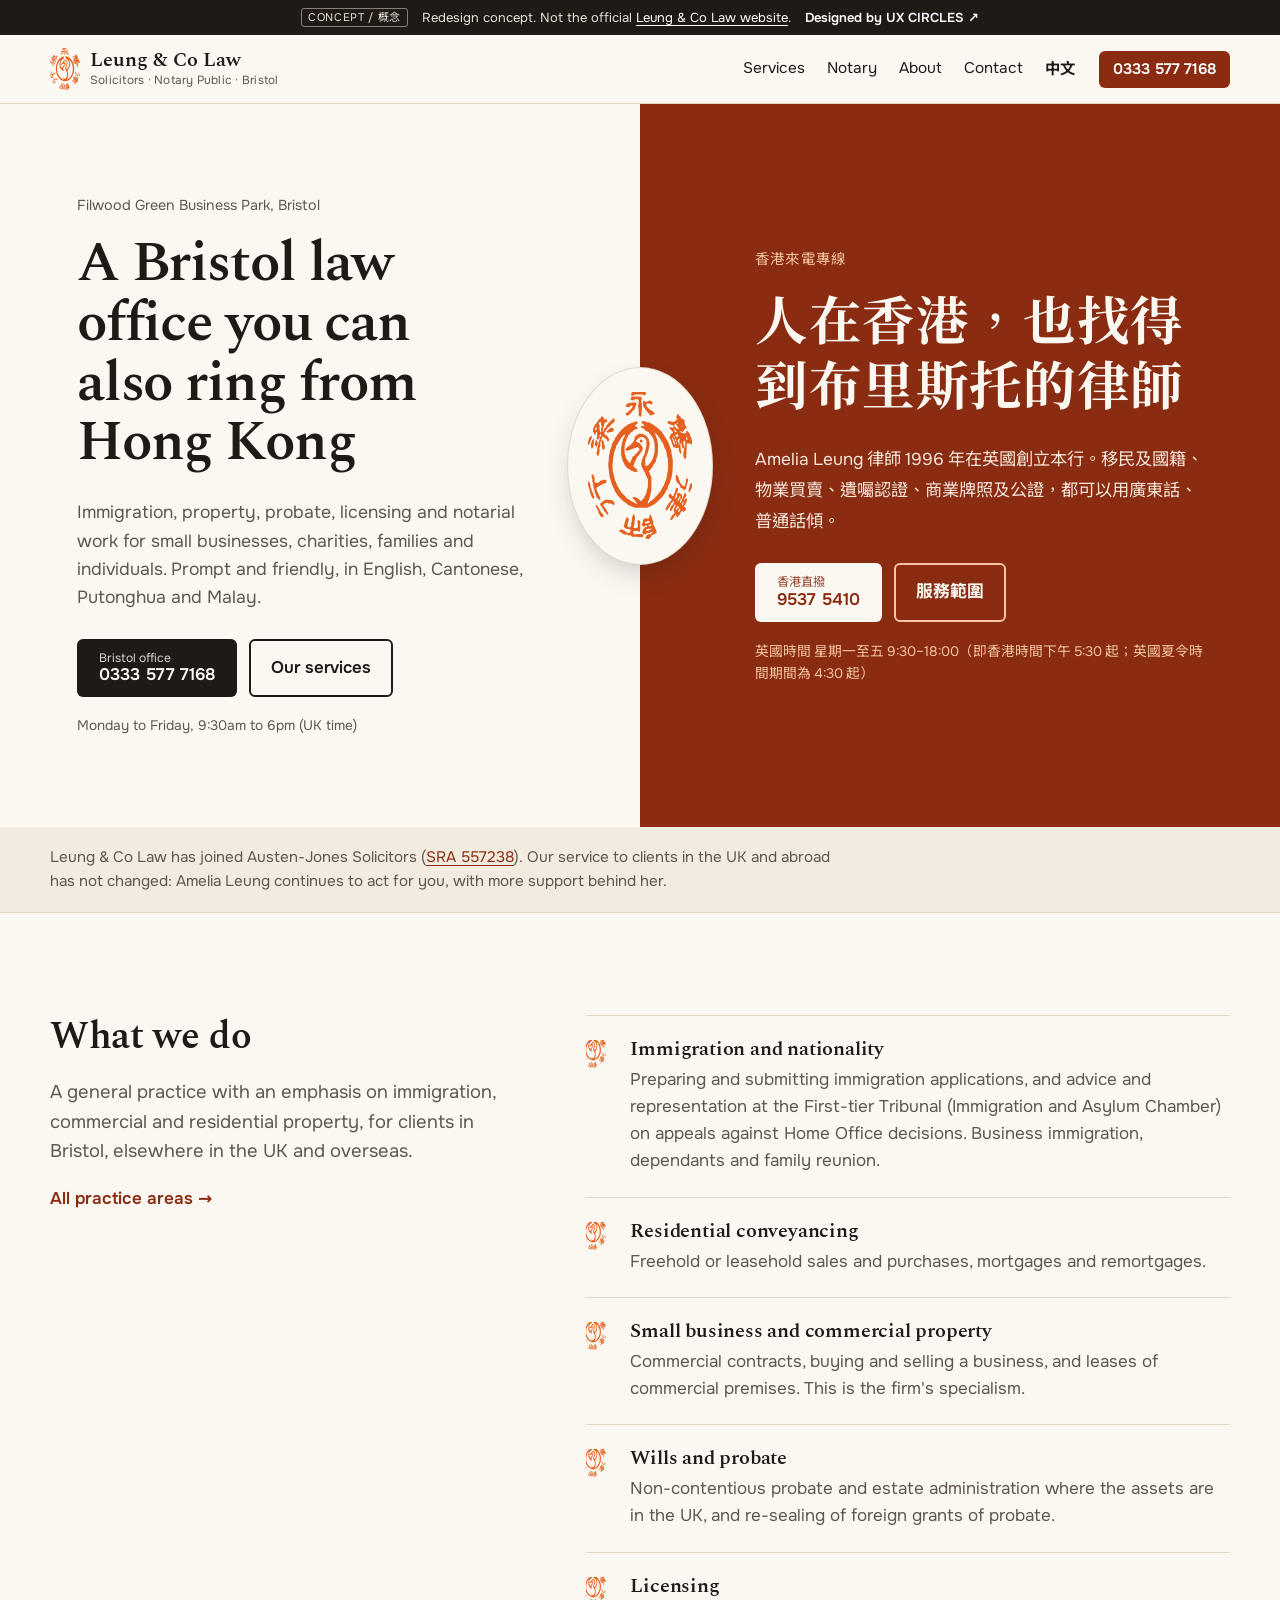
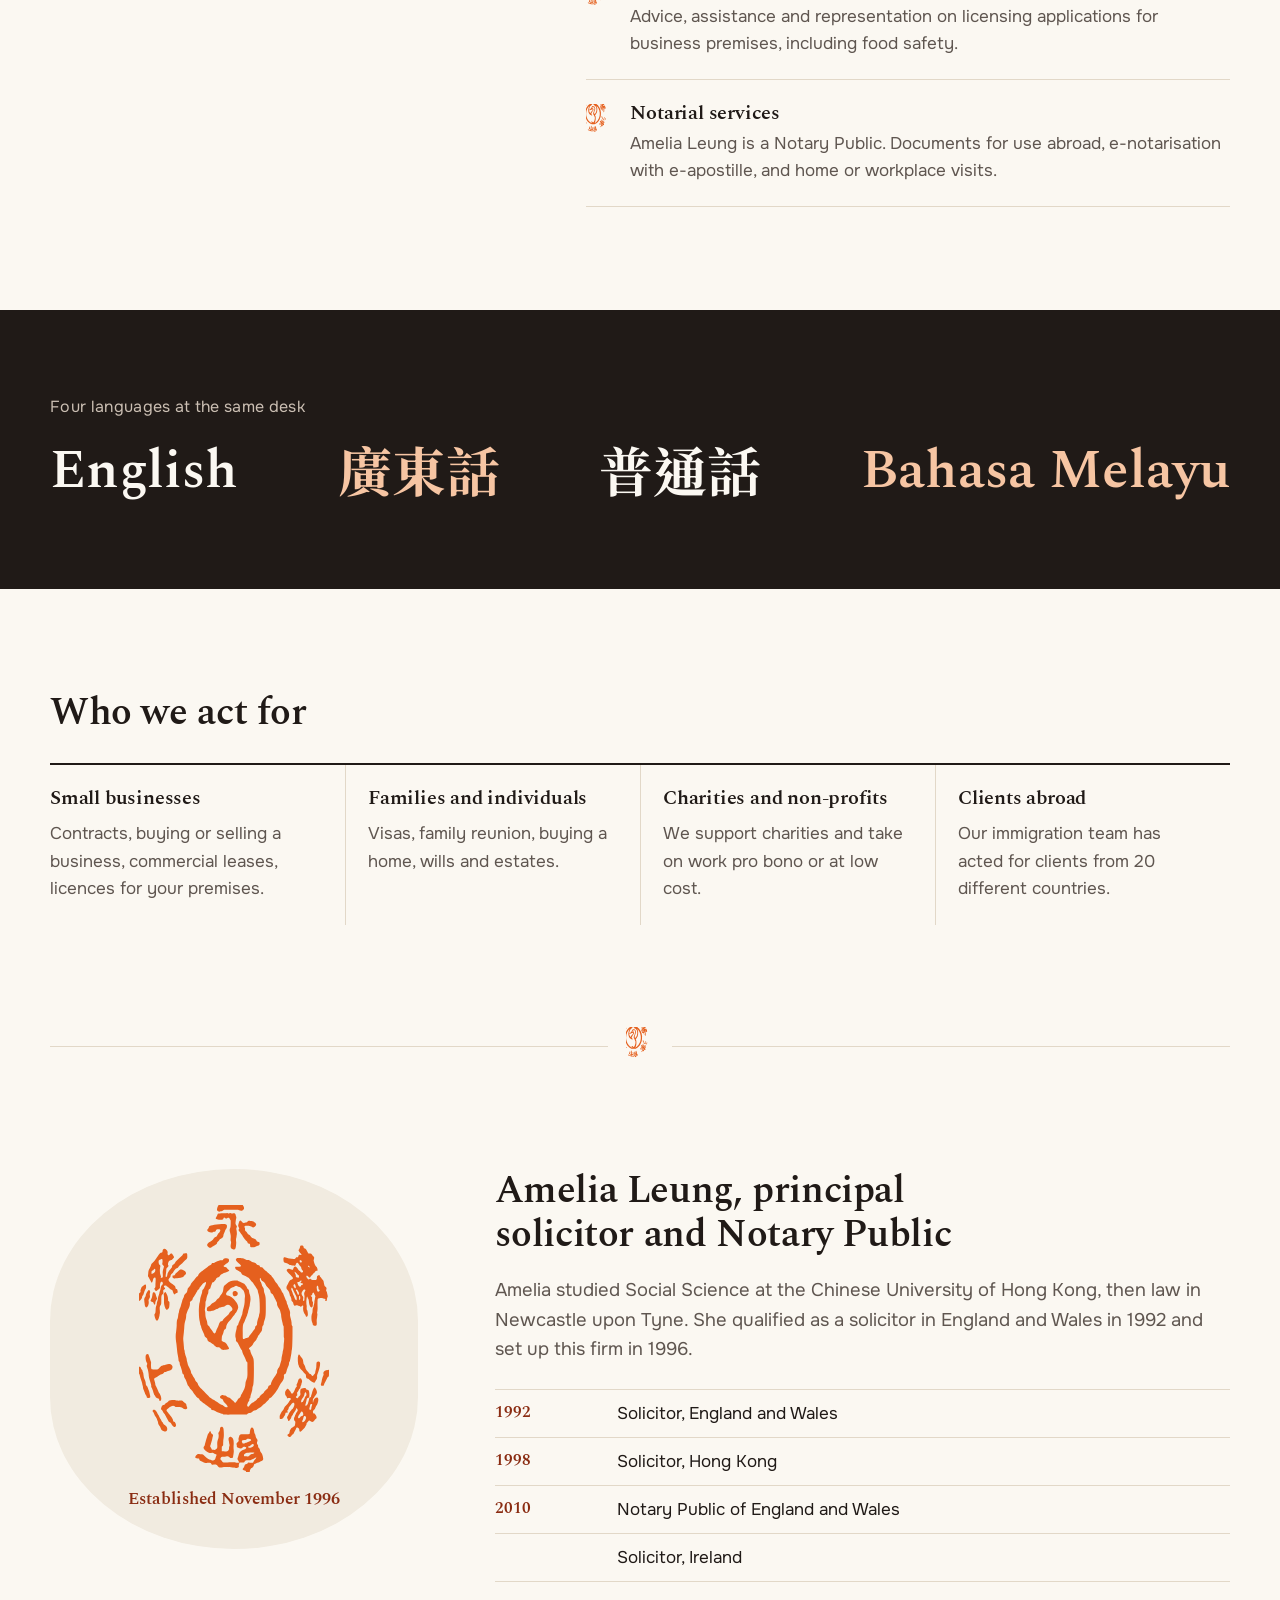
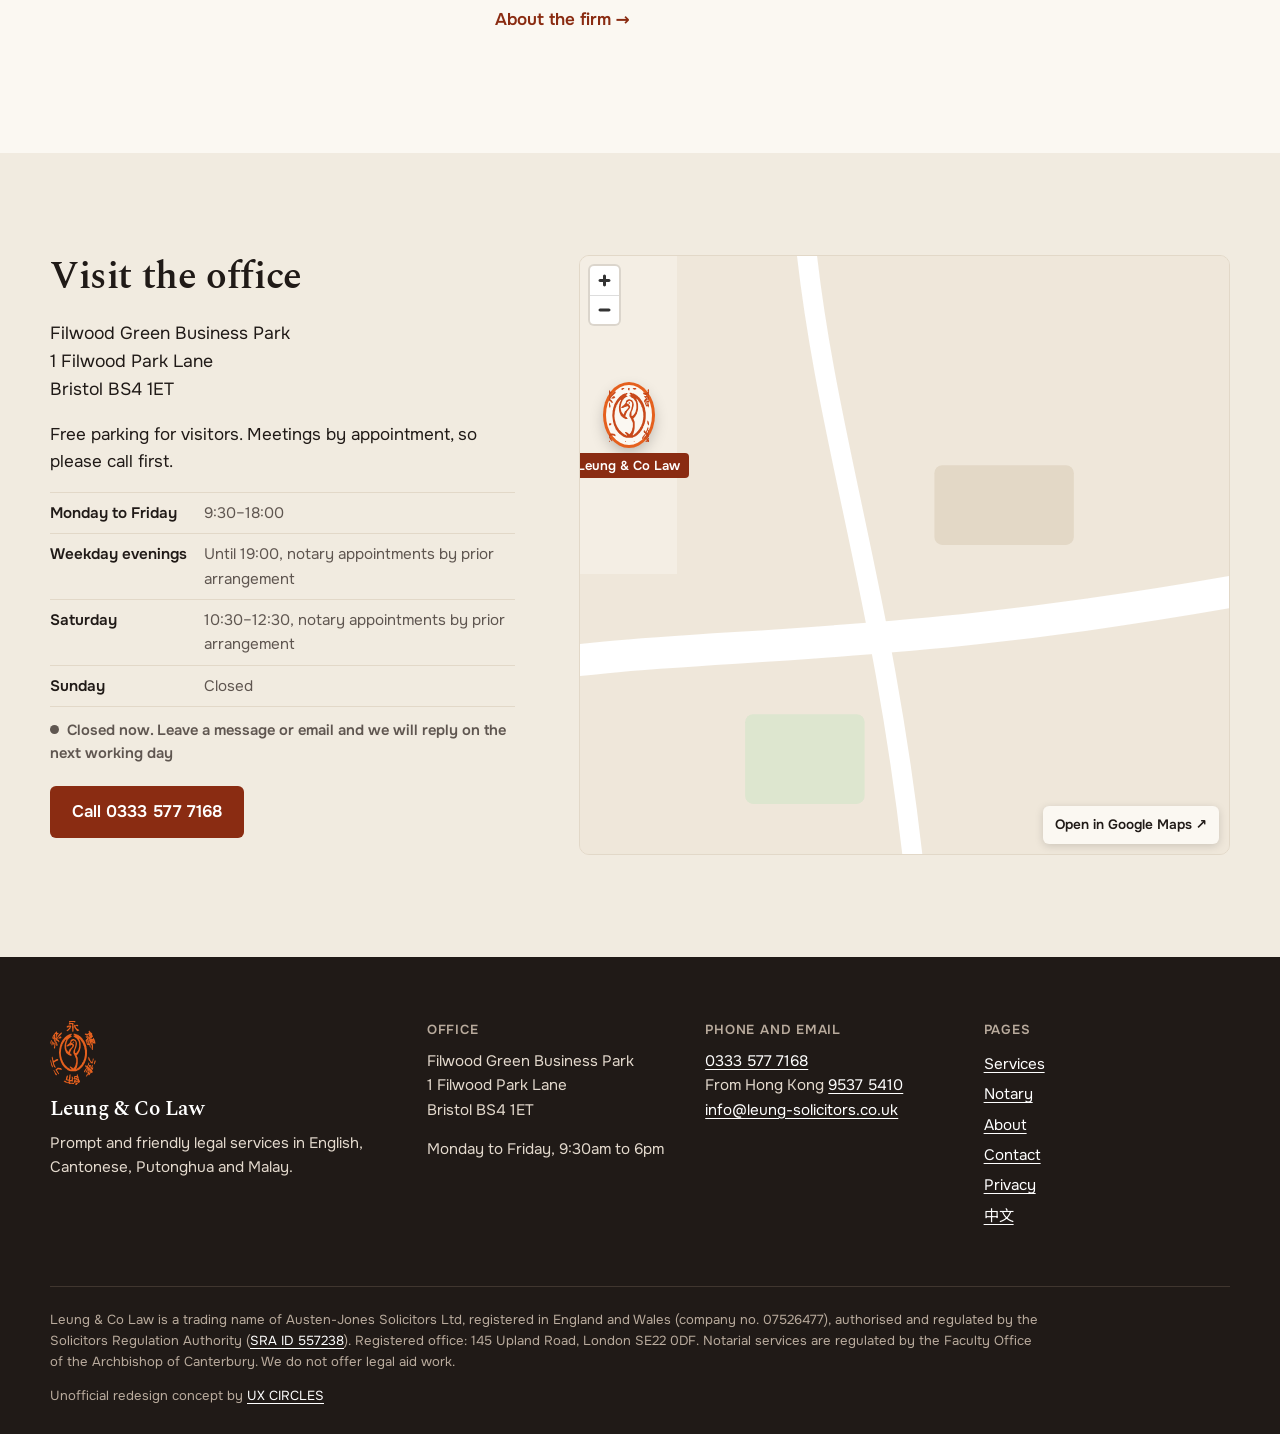
==== index.html @ e776e1bb "Leung & Co Law redesign concept: bilingual split around the phoenix seal Co-Authored-By: Claude Opus" ====
<!doctype html>
<html lang="en-GB">
<head>
<meta charset="utf-8">
<meta name="viewport" content="width=device-width, initial-scale=1">
<meta name="robots" content="noindex, nofollow">
<title>Leung &amp; Co Law, solicitors and Notary Public in Bristol</title>
<meta name="description" content="Immigration, property, probate, licensing and notarial services in Bristol, in English, Cantonese, Putonghua and Malay.">
<link rel="alternate" hreflang="en-GB" href="https://uxcircles.github.io/leung-solicitors/">
<link rel="alternate" hreflang="zh-Hant" href="https://uxcircles.github.io/leung-solicitors/zh/">
<link rel="icon" href="assets/img/favicon.svg?v=8" type="image/svg+xml">
<meta name="theme-color" content="#8a2c12">
<link rel="preload" href="assets/fonts/spectral-600.woff2" as="font" type="font/woff2" crossorigin><link rel="preload" href="assets/fonts/onest.woff2" as="font" type="font/woff2" crossorigin>
<link rel="stylesheet" href="assets/site.css?v=8">
</head>
<body class="lang-en page-index">
<a class="skip" href="#main">Skip to content</a>
<div class="concept">
  <span class="concept-tag">Concept / 概念</span>
  <span>Redesign concept. Not the official <a href="http://leung-solicitors.co.uk/">Leung &amp; Co Law website</a>.</span>
  <a class="concept-by" href="https://ux-circles.com/professionals">Designed by UX CIRCLES ↗</a>
</div>
<header class="site-head">
  <div class="wrap head-row">
    <a class="brand" href="./"><svg class="brand-seal" viewBox="0 0 126 177" aria-hidden="true"><use href="assets/img/seal.svg?v=8#s"/></svg><span class="brand-name">Leung &amp; Co Law<small>Solicitors · Notary Public · Bristol</small></span></a>
    <nav class="nav" id="nav" aria-label="Main">
      <a href="services.html">Services</a><a href="notary.html">Notary</a><a href="about.html">About</a><a href="contact.html">Contact</a>
      <a class="lang-switch" href="zh/" lang="zh-Hant">中文</a>
    </nav>
    <a class="head-call" href="tel:+443335777168">0333 577 7168</a>
    <button class="menu-btn" aria-expanded="false" aria-controls="nav"><span></span><span class="sr">Menu</span></button>
  </div>
</header>
<main id="main">
<div class="hero">
  <div class="hero-grid"><section class="half half-en" lang="en">
    <p class="half-place">Filwood Green Business Park, Bristol</p>
    <h1 class="hero-title">A Bristol law office you can also ring from Hong Kong</h1>
    <p class="hero-sub">Immigration, property, probate, licensing and notarial work for small businesses, charities, families and individuals. Prompt and friendly, in English, Cantonese, Putonghua and Malay.</p>
    <div class="hero-act">
      <a class="btn btn-ink" href="tel:+443335777168"><small>Bristol office</small>0333 577 7168</a>
      <a class="btn btn-line" href="services.html">Our services</a>
    </div>
    <p class="hero-meta">Monday to Friday, 9:30am to 6pm (UK time)</p>
  </section><section class="half half-zh" lang="zh-Hant-HK">
    <p class="half-place">香港來電專線</p>
    <p class="hero-title">人在香港，也找得到布里斯托的律師</p>
    <p class="hero-sub">Amelia Leung 律師 1996 年在英國創立本行。移民及國籍、物業買賣、遺囑認證、商業牌照及公證，都可以用廣東話、普通話傾。</p>
    <div class="hero-act">
      <a class="btn btn-paper" href="tel:+85295375410"><small>香港直撥</small>9537 5410</a>
      <a class="btn btn-line-light" href="zh/services.html">服務範圍</a>
    </div>
    <p class="hero-meta">英國時間 星期一至五 9:30–18:00（即香港時間下午 5:30 起；英國夏令時間期間為 4:30 起）</p>
  </section></div>
  <div class="hero-seam" aria-hidden="true"><span class="seam-disc"><svg class="seam-seal" viewBox="0 0 126 177" aria-hidden="true"><use href="assets/img/seal.svg?v=8#s"/></svg></span></div>
</div>

<section class="reg-strip">
  <div class="wrap">
    <p>Leung &amp; Co Law has joined Austen-Jones Solicitors (<a href="https://www.sra.org.uk/consumers/register/organisation/?sraNumber=557238">SRA 557238</a>). Our service to clients in the UK and abroad has not changed: Amelia Leung continues to act for you, with more support behind her.</p>
  </div>
</section>

<section class="sec">
  <div class="wrap two">
    <div class="two-head">
      <h2>What we do</h2>
      <p class="lede">A general practice with an emphasis on immigration, commercial and residential property, for clients in Bristol, elsewhere in the UK and overseas.</p>
      <p><a class="more" href="services.html">All practice areas →</a></p>
    </div>
    <ul class="svc-list"><li class="svc">
      <svg class="svc-bird" viewBox="20 27 86 120" aria-hidden="true"><use href="assets/img/seal.svg?v=8#s"/></svg>
      <div><h3><a href="services.html#immigration">Immigration and nationality</a></h3><p>Preparing and submitting immigration applications, and advice and representation at the First-tier Tribunal (Immigration and Asylum Chamber) on appeals against Home Office decisions. Business immigration, dependants and family reunion.</p></div>
    </li><li class="svc">
      <svg class="svc-bird" viewBox="20 27 86 120" aria-hidden="true"><use href="assets/img/seal.svg?v=8#s"/></svg>
      <div><h3><a href="services.html#conveyancing">Residential conveyancing</a></h3><p>Freehold or leasehold sales and purchases, mortgages and remortgages.</p></div>
    </li><li class="svc">
      <svg class="svc-bird" viewBox="20 27 86 120" aria-hidden="true"><use href="assets/img/seal.svg?v=8#s"/></svg>
      <div><h3><a href="services.html#business">Small business and commercial property</a></h3><p>Commercial contracts, buying and selling a business, and leases of commercial premises. This is the firm's specialism.</p></div>
    </li><li class="svc">
      <svg class="svc-bird" viewBox="20 27 86 120" aria-hidden="true"><use href="assets/img/seal.svg?v=8#s"/></svg>
      <div><h3><a href="services.html#probate">Wills and probate</a></h3><p>Non-contentious probate and estate administration where the assets are in the UK, and re-sealing of foreign grants of probate.</p></div>
    </li><li class="svc">
      <svg class="svc-bird" viewBox="20 27 86 120" aria-hidden="true"><use href="assets/img/seal.svg?v=8#s"/></svg>
      <div><h3><a href="services.html#licensing">Licensing</a></h3><p>Advice, assistance and representation on licensing applications for business premises, including food safety.</p></div>
    </li><li class="svc">
      <svg class="svc-bird" viewBox="20 27 86 120" aria-hidden="true"><use href="assets/img/seal.svg?v=8#s"/></svg>
      <div><h3><a href="notary.html">Notarial services</a></h3><p>Amelia Leung is a Notary Public. Documents for use abroad, e-notarisation with e-apostille, and home or workplace visits.</p></div>
    </li></ul>
  </div>
</section>

<section class="langs" aria-labelledby="langs-h">
  <div class="wrap">
    <h2 id="langs-h" class="langs-h">Four languages at the same desk</h2>
    <ul class="lang-row">
      <li lang="en">English</li>
      <li lang="zh-Hant-HK">廣東話</li>
      <li lang="zh-Hant">普通話</li>
      <li lang="ms">Bahasa Melayu</li>
    </ul>
  </div>
</section>

<section class="sec">
  <div class="wrap who">
    <h2>Who we act for</h2>
    <div class="who-grid">
      <div><h3>Small businesses</h3><p>Contracts, buying or selling a business, commercial leases, licences for your premises.</p></div>
      <div><h3>Families and individuals</h3><p>Visas, family reunion, buying a home, wills and estates.</p></div>
      <div><h3>Charities and non-profits</h3><p>We support charities and take on work pro bono or at low cost.</p></div>
      <div><h3>Clients abroad</h3><p>Our immigration team has acted for clients from 20 different countries.</p></div>
    </div>
  </div>
</section>

<div class="divider" aria-hidden="true"><span></span><svg class="bird" viewBox="20 27 86 120" aria-hidden="true"><use href="assets/img/seal.svg?v=8#s"/></svg><span></span></div>

<section class="sec">
  <div class="wrap principal">
    <div class="principal-mark"><svg class="principal-seal" viewBox="0 0 126 177" aria-hidden="true"><use href="assets/img/seal.svg?v=8#s"/></svg><p>Established November 1996</p></div>
    <div>
      <h2>Amelia Leung, principal solicitor and Notary Public</h2>
      <p class="lede">Amelia studied Social Science at the Chinese University of Hong Kong, then law in Newcastle upon Tyne. She qualified as a solicitor in England and Wales in 1992 and set up this firm in 1996.</p>
      <ol class="roll">
        <li><span>1992</span>Solicitor, England and Wales</li>
        <li><span>1998</span>Solicitor, Hong Kong</li>
        <li><span>2010</span>Notary Public of England and Wales</li>
        <li><span>&nbsp;</span>Solicitor, Ireland</li>
      </ol>
      <p><a class="more" href="about.html">About the firm →</a></p>
    </div>
  </div>
</section>

<section class="sec visit">
  <div class="wrap visit-grid">
    <div>
      <h2>Visit the office</h2>
      <address>Filwood Green Business Park<br>1 Filwood Park Lane<br>Bristol BS4 1ET</address>
      <p>Free parking for visitors. Meetings by appointment, so please call first.</p>
      <dl class="hours">
  <div><dt>Monday to Friday</dt><dd>9:30–18:00</dd></div>
  <div><dt>Weekday evenings</dt><dd>Until 19:00, notary appointments by prior arrangement</dd></div>
  <div><dt>Saturday</dt><dd>10:30–12:30, notary appointments by prior arrangement</dd></div>
  <div><dt>Sunday</dt><dd>Closed</dd></div>
</dl>
<p class="open-now" data-open-now hidden></p>
      <p class="visit-call"><a class="btn btn-seal" href="tel:+443335777168">Call 0333 577 7168</a></p>
    </div>
    <div class="map" data-map>
  <div class="map-sketch" aria-hidden="true">
    <svg viewBox="0 0 400 300" preserveAspectRatio="xMidYMid slice"><rect width="400" height="300" fill="#efe7da"/>
    <path d="M-10 210 C 90 190 180 205 410 160" stroke="#fff" stroke-width="16" fill="none"/>
    <path d="M150 -10 C 160 90 190 170 205 310" stroke="#fff" stroke-width="10" fill="none"/>
    <rect x="215" y="105" width="70" height="40" rx="4" fill="#e3d8c6"/><rect x="120" y="230" width="60" height="45" rx="4" fill="#dde6cf"/></svg>
  </div>
  <script type="application/json" id="map-data">{"home": [-2.58515, 51.42003], "mark": "assets/img/favicon.svg?v=8", "label": "Leung &amp; Co Law", "routes": []}</script>
  <a class="map-open" href="https://www.google.com/maps/search/?api=1&query=Filwood+Green+Business+Park+1+Filwood+Park+Lane+Bristol+BS4+1ET">Open in Google Maps ↗</a>
  <span class="sr">Filwood Green Business Park, 1 Filwood Park Lane, Bristol BS4 1ET</span>
</div>
  </div>
</section>
</main>
<footer class="site-foot">
  <div class="wrap foot-grid">
    <div class="foot-brand">
      <svg class="foot-seal" viewBox="0 0 126 177" aria-hidden="true"><use href="assets/img/seal.svg?v=8#s"/></svg>
      <p class="foot-name">Leung &amp; Co Law</p>
      <p>Prompt and friendly legal services in English, Cantonese, Putonghua and Malay.</p>
    </div>
    <div>
      <h2 class="foot-h">Office</h2>
      <p>Filwood Green Business Park<br>1 Filwood Park Lane<br>Bristol BS4 1ET</p>
      <p>Monday to Friday, 9:30am to 6pm</p>
    </div>
    <div>
      <h2 class="foot-h">Phone and email</h2>
      <p><a href="tel:+443335777168">0333 577 7168</a><br>
      From Hong Kong <a href="tel:+85295375410">9537 5410</a><br>
      <a href="mailto:info@leung-solicitors.co.uk">info@leung-solicitors.co.uk</a></p>
    </div>
    <div>
      <h2 class="foot-h">Pages</h2>
      <p class="foot-links"><a href="services.html">Services</a><a href="notary.html">Notary</a><a href="about.html">About</a><a href="contact.html">Contact</a><a href="privacy.html">Privacy</a><a href="zh/" lang="zh-Hant">中文</a></p>
    </div>
  </div>
  <div class="wrap foot-legal">
    <p>Leung &amp; Co Law is a trading name of Austen-Jones Solicitors Ltd, registered in England and Wales (company no. 07526477), authorised and regulated by the Solicitors Regulation Authority (<a href="https://www.sra.org.uk/consumers/register/organisation/?sraNumber=557238">SRA ID 557238</a>). Registered office: 145 Upland Road, London SE22 0DF. Notarial services are regulated by the Faculty Office of the Archbishop of Canterbury. We do not offer legal aid work.</p>
    <p class="foot-concept">Unofficial redesign concept by <a href="https://ux-circles.com/professionals">UX CIRCLES</a></p>
  </div>
</footer>
<nav class="mbar" aria-label="Quick actions">
  <a href="tel:+443335777168"><span class="mb-k">Call</span><span class="mb-v">Bristol</span></a>
  <a href="tel:+85295375410"><span class="mb-k">From HK</span><span class="mb-v">9537 5410</span></a>
  <a href="contact.html#enquiry"><span class="mb-k">Enquire</span><span class="mb-v">Email us</span></a>
</nav>
<script src="assets/site.js?v=8" defer></script>
</body>
</html>
---- assets/site.css ----
/* Leung & Co Law concept. Signature: the vermilion oval phoenix seal from the firm's logo.
   Colours come from that seal: vermilion (decoration only), seal red (text/large areas), ink on paper. */

@font-face { font-family: "Spectral"; src: url(fonts/spectral-400.woff2) format("woff2"); font-weight: 400; font-display: swap; }
@font-face { font-family: "Spectral"; src: url(fonts/spectral-600.woff2) format("woff2"); font-weight: 600; font-display: swap; }
@font-face { font-family: "Onest"; src: url(fonts/onest.woff2) format("woff2"); font-weight: 300 700; font-display: swap; }
@font-face { font-family: "Chiron Sung HK"; src: url(fonts/chiron-sung-hk-700.woff2) format("woff2"); font-weight: 700; font-display: swap; }
@font-face { font-family: "Chiron Hei HK"; src: url(fonts/chiron-hei-hk-400.woff2) format("woff2"); font-weight: 400; font-display: swap; }
@font-face { font-family: "Chiron Hei HK"; src: url(fonts/chiron-hei-hk-700.woff2) format("woff2"); font-weight: 700; font-display: swap; }

:root {
  --paper: #fbf8f2;
  --paper-2: #f1ebe0;
  --line: #e2d8c8;
  --ink: #201a17;
  --muted: #5f5650;
  --seal: #8a2c12;       /* deep seal red: 8:1 on paper */
  --seal-2: #6f220d;
  --vermilion: #e5601e;  /* the logo's ink: graphics only */
  --peach: #f6c5a3;      /* text on seal red: 5:1 */
  --serif: "Spectral", "Chiron Sung HK", Georgia, serif;
  --sans: "Onest", "Chiron Hei HK", system-ui, sans-serif;
  --zh-serif: "Chiron Sung HK", "Spectral", serif;
  --zh-sans: "Chiron Hei HK", "Onest", sans-serif;
  --head-h: 68px;
  --r: 6px;
}

*, *::before, *::after { box-sizing: border-box; }
html, body { overflow-x: clip; }
html { scroll-behavior: smooth; scroll-padding-top: calc(var(--head-h) + 16px); -webkit-text-size-adjust: 100%; }
body { margin: 0; background: var(--paper); color: var(--ink); font: 400 17px/1.6 var(--sans); }
.lang-zh { font-family: var(--zh-sans); }
[lang|="zh"] { font-family: var(--zh-sans); }
[lang="en"], [lang="ms"] { font-family: var(--sans); }
img, svg { display: block; max-width: 100%; }
a { color: var(--seal); text-underline-offset: 3px; text-decoration-thickness: 1px; }
a:hover { text-decoration-thickness: 2px; }
:focus-visible { outline: 3px solid var(--vermilion); outline-offset: 2px; border-radius: 2px; }
h1, h2, h3 { font-family: var(--serif); font-weight: 600; line-height: 1.15; margin: 0 0 .5em; letter-spacing: -.01em; text-wrap: balance; }
.lang-zh h1, .lang-zh h2, .lang-zh h3, [lang|="zh"] .hero-title { font-family: var(--zh-serif); font-weight: 700; letter-spacing: .02em; line-height: 1.3; }
h2 { font-size: clamp(1.7rem, 3.2vw, 2.4rem); }
h3 { font-size: 1.25rem; }
p { margin: 0 0 1em; }
.wrap { width: min(1180px, 100% - 32px); margin-inline: auto; }
.sr { position: absolute; width: 1px; height: 1px; overflow: hidden; clip: rect(0 0 0 0); white-space: nowrap; }
.skip { position: absolute; left: 8px; top: -60px; z-index: 100; background: var(--ink); color: var(--paper); padding: 10px 14px; }
.skip:focus { top: 8px; }
.lede { font-size: 1.15rem; color: var(--muted); max-width: 60ch; }
.small { font-size: .88rem; color: var(--muted); }
.more { font-weight: 600; text-decoration: none; }
.more:hover { text-decoration: underline; }

/* concept bar */
.concept { display: flex; flex-wrap: wrap; gap: 4px 14px; align-items: center; justify-content: center; padding: 8px 16px; background: var(--ink); color: #e9e1d6; font: 400 13px/1.4 var(--sans); text-align: center; }
.concept a { color: #fff; }
.concept-tag { border: 1px solid #8b7f75; border-radius: 3px; padding: 1px 6px; font-size: 11px; letter-spacing: .06em; text-transform: uppercase; }
.concept-by { font-weight: 600; text-decoration: none; }

/* header */
.site-head { position: sticky; top: 0; z-index: 40; background: rgba(251, 248, 242, .96); backdrop-filter: blur(6px); border-bottom: 1px solid var(--line); }
.head-row { display: flex; align-items: center; gap: 24px; height: var(--head-h); }
.brand { display: flex; align-items: center; gap: 10px; text-decoration: none; color: var(--ink); margin-right: auto; }
.brand-seal { width: 30px; height: 42px; color: var(--vermilion); flex: none; }
.brand-name { font: 600 1.22rem/1.1 var(--serif); }
.brand-name small { display: block; font: 400 .74rem/1.3 var(--sans); color: var(--muted); letter-spacing: .02em; margin-top: 2px; }
.lang-zh .brand-name small { font-family: var(--zh-sans); }
.nav { display: flex; gap: 22px; align-items: center; }
.nav a { color: var(--ink); text-decoration: none; font-size: .96rem; padding: 6px 0; border-bottom: 2px solid transparent; }
.nav a:hover, .nav a[aria-current] { border-color: var(--vermilion); }
.lang-switch { font-weight: 600; }
.head-call { font: 600 .95rem/1 var(--sans); color: #fff; background: var(--seal); padding: 11px 14px; border-radius: var(--r); text-decoration: none; white-space: nowrap; }
.head-call:hover { background: var(--seal-2); }
.menu-btn { display: none; }

/* buttons */
.btn { display: inline-flex; flex-direction: column; justify-content: center; min-height: 52px; padding: 10px 20px; border-radius: var(--r); font: 600 1.05rem/1.2 var(--sans); text-decoration: none; border: 2px solid transparent; cursor: pointer; }
.btn small { font-weight: 400; font-size: .76rem; opacity: .85; }
.btn-ink { background: var(--ink); color: var(--paper); }
.btn-ink:hover { background: #000; }
.btn-seal { background: var(--seal); color: #fff; }
.btn-seal:hover { background: var(--seal-2); }
.btn-paper { background: var(--paper); color: var(--seal); }
.btn-paper:hover { background: #fff; }
.btn-line { border-color: var(--ink); color: var(--ink); }
.btn-line:hover { background: var(--ink); color: var(--paper); }
.btn-line-light { border-color: var(--peach); color: var(--paper); }
.btn-line-light:hover { background: var(--paper); color: var(--seal); }

/* hero: bilingual split, meeting at the seal */
.hero { position: relative; }
.hero-grid { display: grid; grid-template-columns: 1fr 1fr; min-height: min(calc(100svh - var(--head-h) - 40px), 720px); }
.half { display: flex; flex-direction: column; justify-content: center; padding: clamp(48px, 7vw, 96px) clamp(24px, 6vw, 88px); }
.half-en { background: var(--paper); }
.half-zh { background: var(--seal); color: var(--paper); }
.lang-en .half-en { padding-right: clamp(80px, 9vw, 130px); }
.lang-en .half-zh { padding-left: clamp(80px, 9vw, 130px); }
.lang-zh .half-zh { padding-right: clamp(80px, 9vw, 130px); }
.lang-zh .half-en { padding-left: clamp(80px, 9vw, 130px); }
.half-place { font-size: .9rem; color: var(--muted); margin-bottom: 1.2em; }
.half-zh .half-place { color: var(--peach); letter-spacing: .08em; }
.hero-title { font-family: var(--serif); font-weight: 600; font-size: clamp(2.2rem, 4.4vw, 3.9rem); line-height: 1.06; letter-spacing: -.02em; margin: 0 0 .45em; text-wrap: balance; }
.half-zh .hero-title { font-family: var(--zh-serif); font-weight: 700; font-size: clamp(2.1rem, 4.1vw, 3.6rem); line-height: 1.25; letter-spacing: .03em; }
.hero-sub { font-size: 1.1rem; max-width: 34em; color: var(--muted); }
.half-zh .hero-sub { color: #f6e6da; font-size: 1.08rem; line-height: 1.8; }
.hero-act { display: flex; flex-wrap: wrap; gap: 12px; margin: 10px 0 18px; }
.hero-meta { font-size: .86rem; color: var(--muted); margin: 0; }
.half-zh .hero-meta { color: var(--peach); }
.hero-seam { position: absolute; inset: 0; pointer-events: none; display: grid; place-items: center; }
.seam-disc { width: clamp(108px, 10vw, 150px); aspect-ratio: 126 / 177; background: var(--paper); border-radius: 50%; display: grid; place-items: center; box-shadow: 0 0 0 8px var(--paper), 0 0 0 9px var(--line), 0 12px 30px rgba(32, 26, 23, .25); }
.seam-seal { width: 82%; color: var(--vermilion); }

/* regulatory strip under hero */
.reg-strip { border-bottom: 1px solid var(--line); background: var(--paper-2); }
.reg-strip p { margin: 0; padding: 18px 0; font-size: .95rem; color: var(--muted); max-width: 80ch; }

/* sections */
.sec { padding: clamp(56px, 8vw, 104px) 0; }
.sec-tint { background: var(--paper-2); }
.two { display: grid; grid-template-columns: minmax(0, 5fr) minmax(0, 7fr); gap: clamp(28px, 6vw, 88px); align-items: start; }
.two-head { position: sticky; top: calc(var(--head-h) + 24px); }

.svc-list { list-style: none; margin: 0; padding: 0; border-top: 1px solid var(--line); }
.svc { display: grid; grid-template-columns: 26px 1fr; gap: 18px; padding: 22px 0; border-bottom: 1px solid var(--line); }
.svc-bird { width: 26px; height: 36px; color: var(--vermilion); margin-top: 2px; }
.svc h3 { margin-bottom: .25em; }
.svc h3 a { color: var(--ink); text-decoration: none; }
.svc h3 a:hover { color: var(--seal); text-decoration: underline; }
.svc p { margin: 0; color: var(--muted); }

/* languages band */
.langs { background: var(--ink); color: var(--paper); padding: clamp(48px, 7vw, 88px) 0; }
.langs-h { font-size: 1rem; font-family: var(--sans); font-weight: 400; color: #cbbfb3; letter-spacing: .02em; margin-bottom: 1.6em; }
.lang-zh .langs-h { font-family: var(--zh-sans); font-weight: 400; }
.lang-row { list-style: none; margin: 0; padding: 0; display: grid; grid-template-columns: repeat(4, auto); justify-content: space-between; gap: 12px 32px; }
.lang-row li { font: 600 clamp(1.8rem, 4.2vw, 3.4rem)/1.1 var(--serif); }
.lang-row li[lang|="zh"] { font-family: var(--zh-serif); font-weight: 700; }
.lang-row li:nth-child(2), .lang-row li:nth-child(4) { color: var(--peach); }

.who-grid { display: grid; grid-template-columns: repeat(4, 1fr); gap: 0; border-top: 2px solid var(--ink); margin-top: 28px; }
.who-grid > div { padding: 22px 22px 6px 0; }
.who-grid > div + div { padding-left: 22px; border-left: 1px solid var(--line); }
.who-grid p { color: var(--muted); }

.divider { display: flex; align-items: center; gap: 18px; width: min(1180px, 100% - 32px); margin: 0 auto; }
.divider span { flex: 1; height: 1px; background: var(--line); }
.divider .bird { width: 28px; height: 39px; color: var(--vermilion); }

.principal { display: grid; grid-template-columns: minmax(0, 4fr) minmax(0, 8fr); gap: clamp(28px, 6vw, 88px); align-items: start; }
.principal-mark { display: grid; justify-items: center; gap: 14px; padding: 36px 20px; background: var(--paper-2); border-radius: 50% / 40%; }
.principal-seal { width: min(190px, 60%); color: var(--vermilion); }
.principal-mark p { margin: 0; font-family: var(--serif); color: var(--seal); font-weight: 600; text-align: center; }
.lang-zh .principal-mark p { font-family: var(--zh-serif); }
.role { color: var(--muted); margin-top: -.3em; }
.roll { list-style: none; margin: 24px 0; padding: 0; border-top: 1px solid var(--line); }
.roll li { display: grid; grid-template-columns: 6.5em 1fr; gap: 12px; padding: 10px 0; border-bottom: 1px solid var(--line); }
.roll span { font: 600 1rem/1.5 var(--serif); color: var(--seal); }
.direct a { font-weight: 600; }

.visit { background: var(--paper-2); }
.visit-grid { display: grid; grid-template-columns: minmax(0, 5fr) minmax(0, 7fr); gap: clamp(28px, 5vw, 64px); align-items: stretch; }
address { font-style: normal; font-size: 1.1rem; margin-bottom: 1em; }
.hours { margin: 0 0 12px; border-top: 1px solid var(--line); }
.hours div { display: grid; grid-template-columns: 9.5em 1fr; gap: 10px; padding: 8px 0; border-bottom: 1px solid var(--line); font-size: .95rem; }
.hours dt { font-weight: 600; }
.hours dd { margin: 0; color: var(--muted); }
.open-now { font-size: .92rem; font-weight: 600; color: var(--seal); }
.open-now::before { content: ""; display: inline-block; width: 9px; height: 9px; border-radius: 50%; background: currentColor; margin-right: 8px; vertical-align: 1px; }
.visit-call { margin-top: 20px; }

/* map */
.map { position: relative; min-height: 380px; border-radius: 10px; overflow: hidden; background: #efe7da; border: 1px solid var(--line); }
.map-sketch, .map-sketch svg { position: absolute; inset: 0; width: 100%; height: 100%; }
.map .maplibregl-map.mapbox, .map .mapbox { position: absolute; inset: 0; }
.map-open { position: absolute; z-index: 3; right: 10px; bottom: 10px; background: var(--paper); color: var(--ink); font-size: .85rem; font-weight: 600; padding: 8px 12px; border-radius: var(--r); text-decoration: none; box-shadow: 0 2px 8px rgba(0, 0, 0, .15); }
.map-pin { display: flex; flex-direction: column; align-items: center; }
.map-pin .pin { width: 46px; height: 60px; background: var(--paper); border-radius: 50%; display: grid; place-items: center; box-shadow: 0 0 0 3px var(--vermilion), 0 6px 16px rgba(0, 0, 0, .3); }
.map-pin .pin img { width: 40px; height: 54px; }
.map-pin .pin-label { margin-top: 8px; background: var(--seal); color: #fff; font: 600 13px/1 var(--sans); padding: 6px 9px; border-radius: 4px; white-space: nowrap; }

/* inner pages */
.page-head { padding: clamp(48px, 8vw, 104px) 0 clamp(32px, 5vw, 56px); border-bottom: 1px solid var(--line); }
.page-head h1 { font-size: clamp(2.2rem, 5vw, 3.8rem); max-width: 20ch; }
.page-head-seal { background: var(--seal); color: var(--paper); border: 0; }
.page-head-seal .lede { color: #f6e6da; }
.ph-grid { display: grid; grid-template-columns: 1fr auto; gap: 40px; align-items: center; }
.ph-seal { width: clamp(90px, 13vw, 170px); color: var(--paper); opacity: .95; }

.areas-wrap { display: grid; grid-template-columns: 260px 1fr; gap: clamp(28px, 6vw, 80px); padding: clamp(40px, 6vw, 72px) 0 clamp(56px, 8vw, 104px); }
.toc { position: sticky; top: calc(var(--head-h) + 24px); align-self: start; }
.toc ul { list-style: none; margin: 0; padding: 0; border-left: 2px solid var(--line); }
.toc a { display: block; padding: 7px 0 7px 16px; color: var(--ink); text-decoration: none; margin-left: -2px; border-left: 2px solid transparent; }
.toc a:hover { border-color: var(--vermilion); color: var(--seal); }
.area { padding: 0 0 36px; margin-bottom: 36px; border-bottom: 1px solid var(--line); }
.area h2 { display: flex; align-items: center; gap: 14px; font-size: clamp(1.5rem, 2.6vw, 2rem); }
.area-bird { width: 24px; height: 33px; color: var(--vermilion); flex: none; }
.area ul { padding-left: 1.2em; margin: 0 0 1em; }
.area li { margin-bottom: .45em; }
.area li::marker { color: var(--vermilion); }
.note { font-weight: 600; }

.fee-row { display: grid; grid-template-columns: repeat(3, 1fr); gap: 20px; }
.fee { border: 1px solid var(--line); border-top: 4px solid var(--seal); border-radius: 0 0 var(--r) var(--r); padding: 24px; background: #fff; }
.fee-k { font-weight: 600; margin-bottom: .3em; }
.fee-v { font: 600 2rem/1.1 var(--serif); color: var(--seal); margin-bottom: .6em; }
.lang-zh .fee-v { font-family: var(--zh-serif); }
.fee p:last-child { color: var(--muted); font-size: .95rem; margin: 0; }
.prose p { max-width: 64ch; }
.prose h2 { font-size: 1.45rem; margin-top: 1.6em; }
.narrow { max-width: 760px; }
.steps { margin: 0; padding: 0; list-style: none; counter-reset: s; }
.steps li { counter-increment: s; display: grid; grid-template-columns: 44px 1fr; gap: 14px; padding: 14px 0; border-bottom: 1px solid var(--line); }
.steps li::before { content: counter(s); width: 34px; height: 44px; border-radius: 50%; border: 2px solid var(--vermilion); display: grid; place-items: center; font: 600 1rem/1 var(--serif); color: var(--seal); }
.cta-band { background: var(--seal); color: var(--paper); padding: clamp(40px, 6vw, 64px) 0; }
.cta-row { display: flex; flex-wrap: wrap; justify-content: space-between; align-items: center; gap: 20px; }
.cta-row h2 { margin: 0; }
.cta-row .hero-act { margin: 0; }

.job { background: #fff; border: 1px solid var(--line); border-radius: var(--r); padding: 26px; }
.job ul { padding-left: 1.2em; }
.job li::marker { color: var(--vermilion); }

/* contact */
.contact-grid { display: grid; grid-template-columns: minmax(0, 5fr) minmax(0, 7fr); gap: clamp(28px, 5vw, 64px); align-items: start; }
.contact-cards { display: grid; gap: 12px; }
.ccard { display: grid; gap: 4px; padding: 18px 20px; border: 1px solid var(--line); border-radius: var(--r); text-decoration: none; color: var(--ink); background: #fff; }
a.ccard:hover { border-color: var(--seal); }
.ccard-seal { background: var(--seal); border-color: var(--seal); color: var(--paper); }
.ccard-seal .ck { color: var(--peach); }
a.ccard-seal:hover { background: var(--seal-2); }
.ck { font-size: .85rem; color: var(--muted); }
.cv { font: 600 1.6rem/1.2 var(--serif); }
.cv-sm { font-size: 1.15rem; overflow-wrap: anywhere; }
.ccard address { margin: 0; font-size: 1rem; }
.ccard .hours { margin-top: 6px; }
.enquiry { background: #fff; border: 1px solid var(--line); border-radius: 10px; padding: clamp(22px, 4vw, 40px); }
.field { margin: 0 0 18px; border: 0; padding: 0; }
.field label, .field legend { display: block; font-weight: 600; margin-bottom: 6px; padding: 0; }
.field input, .field select, .field textarea { width: 100%; font: inherit; color: inherit; background: var(--paper); border: 1px solid #c9bcaa; border-radius: var(--r); padding: 12px 14px; min-height: 48px; }
.field input:focus, .field select:focus, .field textarea:focus { outline: 3px solid var(--vermilion); outline-offset: 0; border-color: var(--seal); }
.field [aria-invalid="true"] { border-color: #b3261e; background: #fff4f2; }
.chips { display: flex; flex-wrap: wrap; gap: 8px; }
.chip { position: relative; }
.chip input { position: absolute; opacity: 0; left: 0; top: 0; width: 1px; height: 1px; }
.chip span { display: inline-flex; align-items: center; min-height: 44px; padding: 8px 16px; border: 1px solid #c9bcaa; border-radius: 999px; cursor: pointer; }
.chip input:checked + span { background: var(--seal); border-color: var(--seal); color: #fff; }
.chip input:focus-visible + span { outline: 3px solid var(--vermilion); outline-offset: 2px; }
.form-err { color: #b3261e; font-weight: 600; }

/* footer */
.site-foot { background: var(--ink); color: #e3d9cd; padding: 64px 0 28px; font-size: .95rem; }
.site-foot a { color: #fff; }
.foot-grid { display: grid; grid-template-columns: 1.4fr 1fr 1fr 1fr; gap: 32px; }
.foot-seal { width: 46px; height: 64px; color: var(--vermilion); margin-bottom: 12px; }
.foot-name { font: 600 1.3rem/1.2 var(--serif); color: #fff; margin-bottom: .4em; }
.foot-h { font: 600 .82rem/1.3 var(--sans); letter-spacing: .06em; text-transform: uppercase; color: #b9ab9d; margin-bottom: .8em; }
.lang-zh .foot-h { font-family: var(--zh-sans); letter-spacing: .1em; }
.foot-links a { display: block; padding: 3px 0; }
.foot-legal { border-top: 1px solid #40362f; margin-top: 40px; padding-top: 22px; font-size: .82rem; color: #b9ab9d; }
.foot-legal p { max-width: 110ch; }
.foot-concept { margin: 0; }

/* 404 */
.nf { padding: clamp(56px, 10vw, 120px) 0; text-align: center; }
.nf + .nf { padding-top: 0; }
.nf-seal { width: 110px; margin: 0 auto 24px; color: var(--line); }
.nf .lede { margin-inline: auto; }

/* mobile bar */
.mbar { display: none; }

@media (max-width: 1080px) {
  .nav { gap: 16px; }
  .head-call { display: none; }
}

@media (max-width: 900px) {
  :root { --head-h: 62px; }
  .menu-btn { display: grid; place-items: center; width: 48px; height: 48px; margin-right: -8px; background: none; border: 0; cursor: pointer; }
  .menu-btn span:first-child, .menu-btn span:first-child::before, .menu-btn span:first-child::after { display: block; width: 24px; height: 2px; background: var(--ink); position: relative; transition: transform .2s; }
  .menu-btn span:first-child::before, .menu-btn span:first-child::after { content: ""; position: absolute; left: 0; }
  .menu-btn span:first-child::before { top: -7px; }
  .menu-btn span:first-child::after { top: 7px; }
  .menu-btn[aria-expanded="true"] span:first-child { background: transparent; }
  .menu-btn[aria-expanded="true"] span:first-child::before { transform: translateY(7px) rotate(45deg); }
  .menu-btn[aria-expanded="true"] span:first-child::after { transform: translateY(-7px) rotate(-45deg); }
  .nav { position: fixed; inset: var(--head-h) 0 0; background: var(--paper); flex-direction: column; align-items: stretch; gap: 0; padding: 12px 16px 40px; display: none; overflow-y: auto; }
  .nav.open { display: flex; }
  .nav a { font: 600 1.5rem/1.2 var(--serif); padding: 16px 0; border-bottom: 1px solid var(--line); }
  .lang-zh .nav a { font-family: var(--zh-serif); }
  .nav a[aria-current] { color: var(--seal); border-color: var(--line); }

  .hero-grid { grid-template-columns: 1fr; min-height: 0; }
  .half { padding: 48px 20px 56px !important; }
  .lang-en .half-zh, .lang-zh .half-en { padding-top: 104px !important; }
  .hero-seam { inset: auto 0 auto 0; top: var(--seam-y, 50%); height: 0; overflow: visible; }
  .seam-disc { width: 92px; }

  .two, .principal, .visit-grid, .contact-grid, .areas-wrap { grid-template-columns: 1fr; }
  .two-head, .toc { position: static; }
  .toc ul { display: flex; flex-wrap: wrap; gap: 8px; border: 0; }
  .toc a { border: 1px solid var(--line); border-radius: 999px; padding: 8px 14px; margin: 0; background: #fff; }
  .who-grid { grid-template-columns: 1fr 1fr; }
  .who-grid > div:nth-child(3) { padding-left: 0; border-left: 0; }
  .lang-row { grid-template-columns: 1fr 1fr; }
  .principal-mark { flex-direction: row; padding: 24px; border-radius: 999px; grid-template-columns: auto 1fr; display: grid; align-items: center; justify-items: start; }
  .principal-seal { width: 64px; }
  .fee-row { grid-template-columns: 1fr; }
  .foot-grid { grid-template-columns: 1fr 1fr; }
  .map { min-height: 320px; }
  .ph-grid { grid-template-columns: 1fr; }
  .ph-seal { display: none; }

  .mbar { display: grid; grid-template-columns: repeat(3, 1fr); position: fixed; left: 0; right: 0; bottom: 0; z-index: 50; background: var(--ink); padding-bottom: env(safe-area-inset-bottom); box-shadow: 0 -4px 16px rgba(0, 0, 0, .2); }
  .mbar a { display: grid; justify-items: center; align-content: center; gap: 1px; min-height: 58px; color: #fff; text-decoration: none; font-size: .78rem; }
  .mbar a + a { border-left: 1px solid #40362f; }
  .mbar a:nth-child(2) { background: var(--seal); }
  .mb-k { font-weight: 700; font-size: .92rem; }
  .mb-v { color: #cbbfb3; }
  .mbar a:nth-child(2) .mb-v { color: var(--peach); }
  body { padding-bottom: calc(58px + env(safe-area-inset-bottom)); }
  body.menu-open .mbar { display: none; }
}

@media (max-width: 560px) {
  body { font-size: 16px; }
  .brand-name { font-size: 1.06rem; }
  .brand-name small { font-size: .68rem; }
  .who-grid { grid-template-columns: 1fr; }
  .who-grid > div, .who-grid > div + div { padding: 18px 0 4px; border-left: 0; border-bottom: 1px solid var(--line); }
  .foot-grid { grid-template-columns: 1fr; }
  .hero-act .btn { flex: 1 1 100%; }
  .hours div { grid-template-columns: 1fr; gap: 0; }
  .roll li { grid-template-columns: 5.5em 1fr; }
  .cv { font-size: 1.4rem; }
}

@media (max-width: 360px) {
  .brand-name small { display: none; }
  .lang-row li { font-size: 1.5rem; }
}

@media (prefers-reduced-motion: reduce) {
  html { scroll-behavior: auto; }
  * { transition: none !important; animation: none !important; }
}
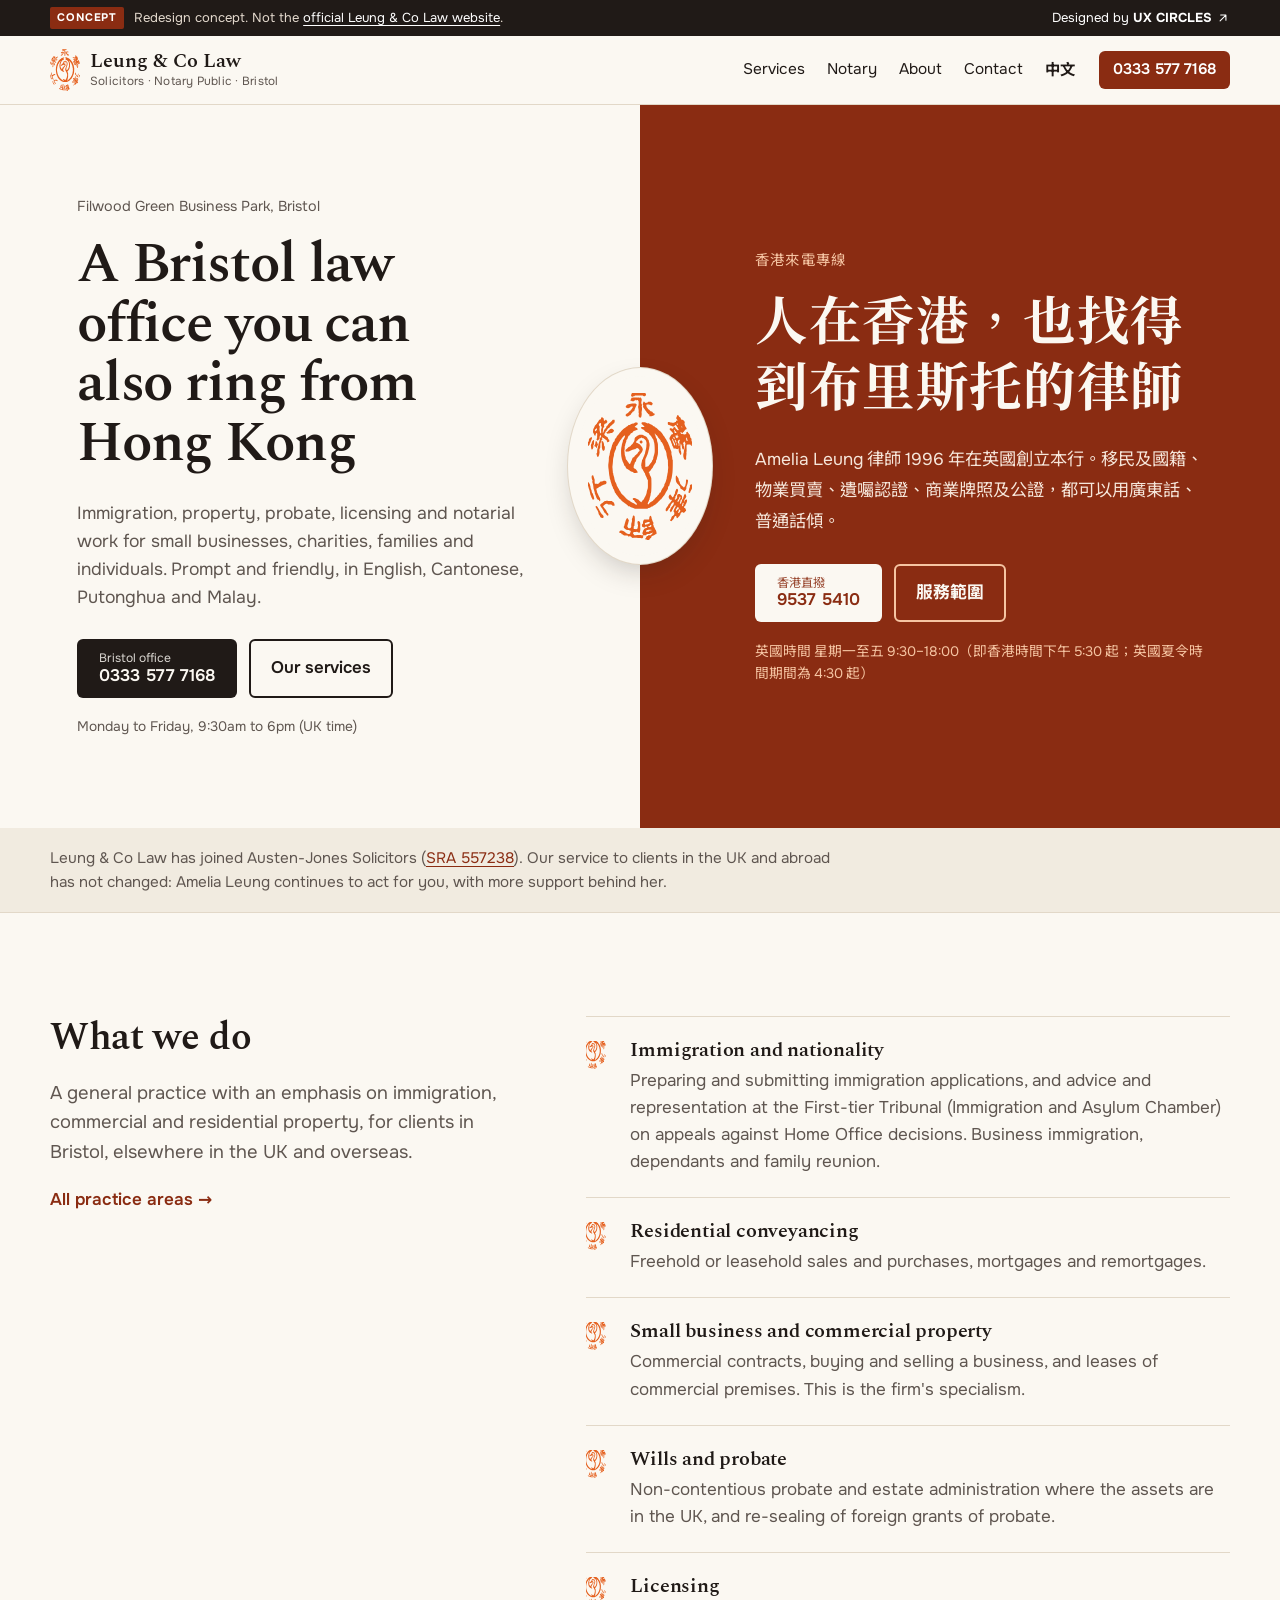
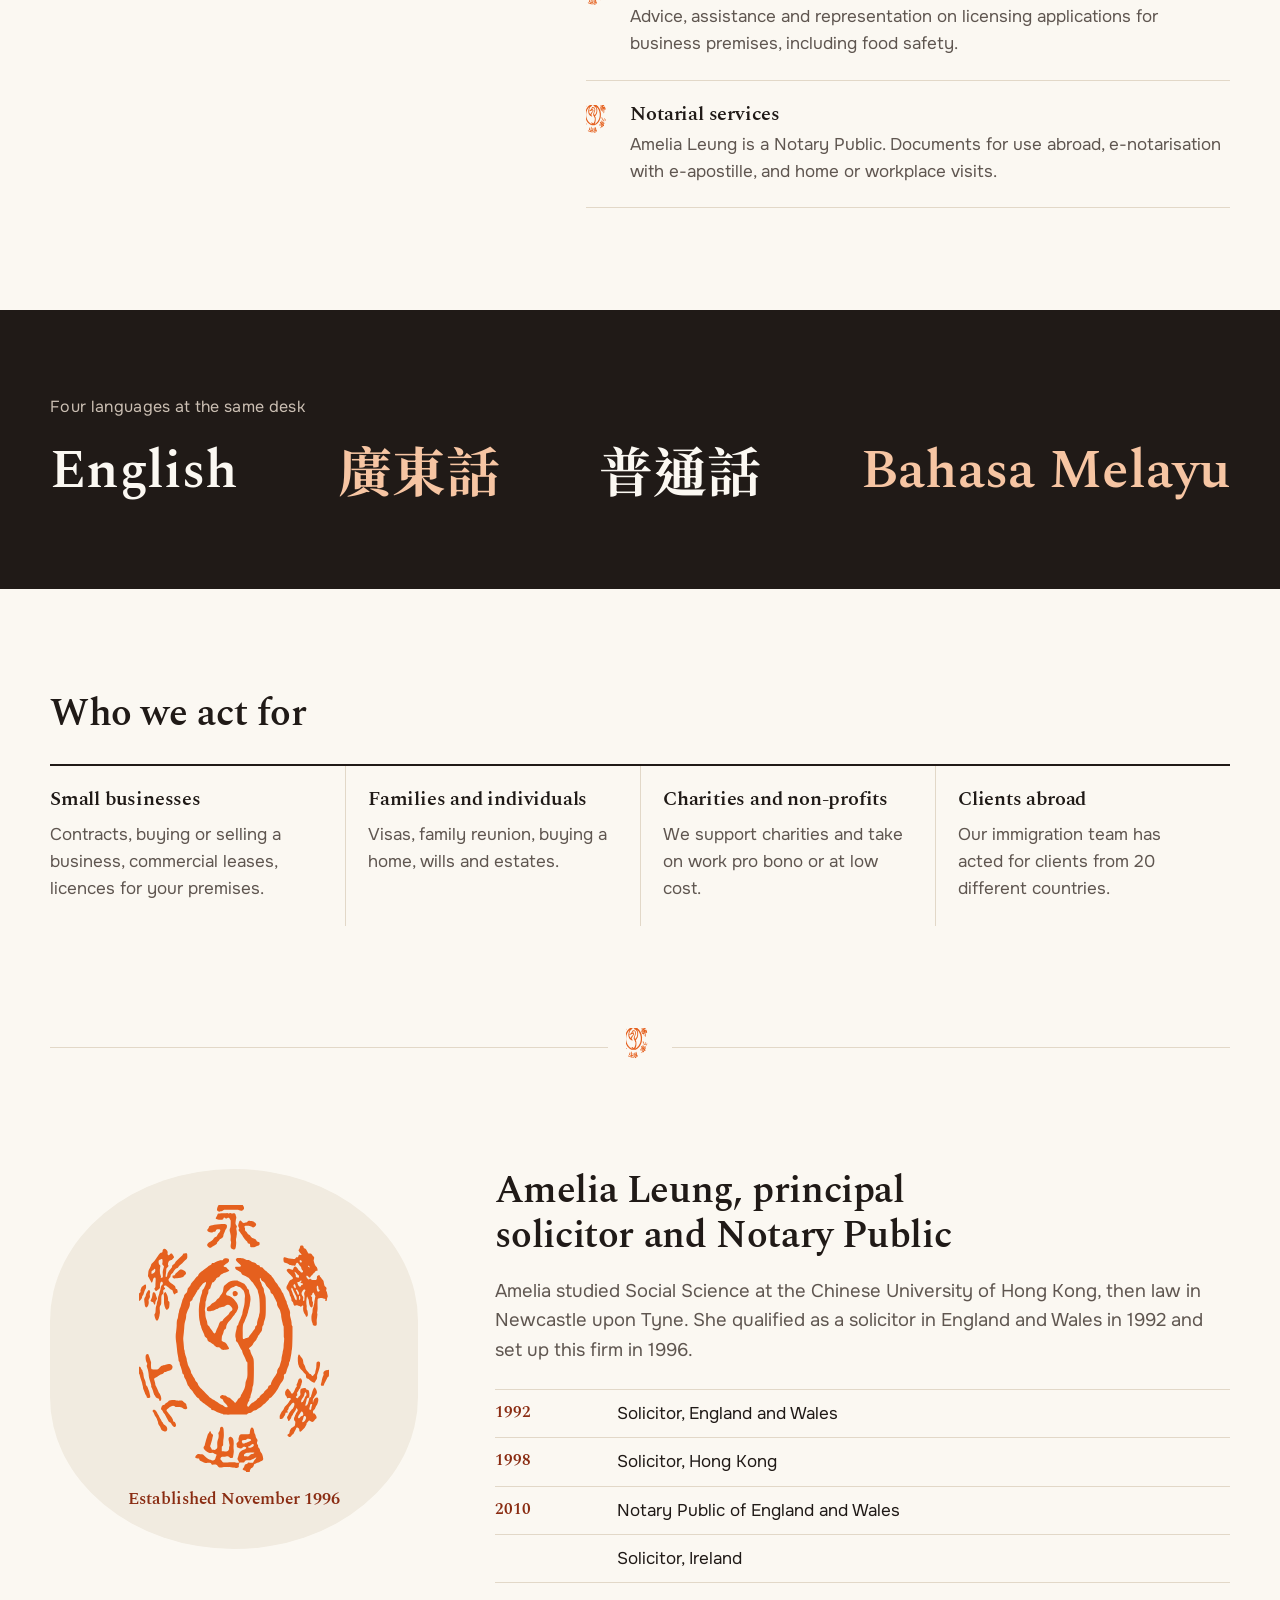
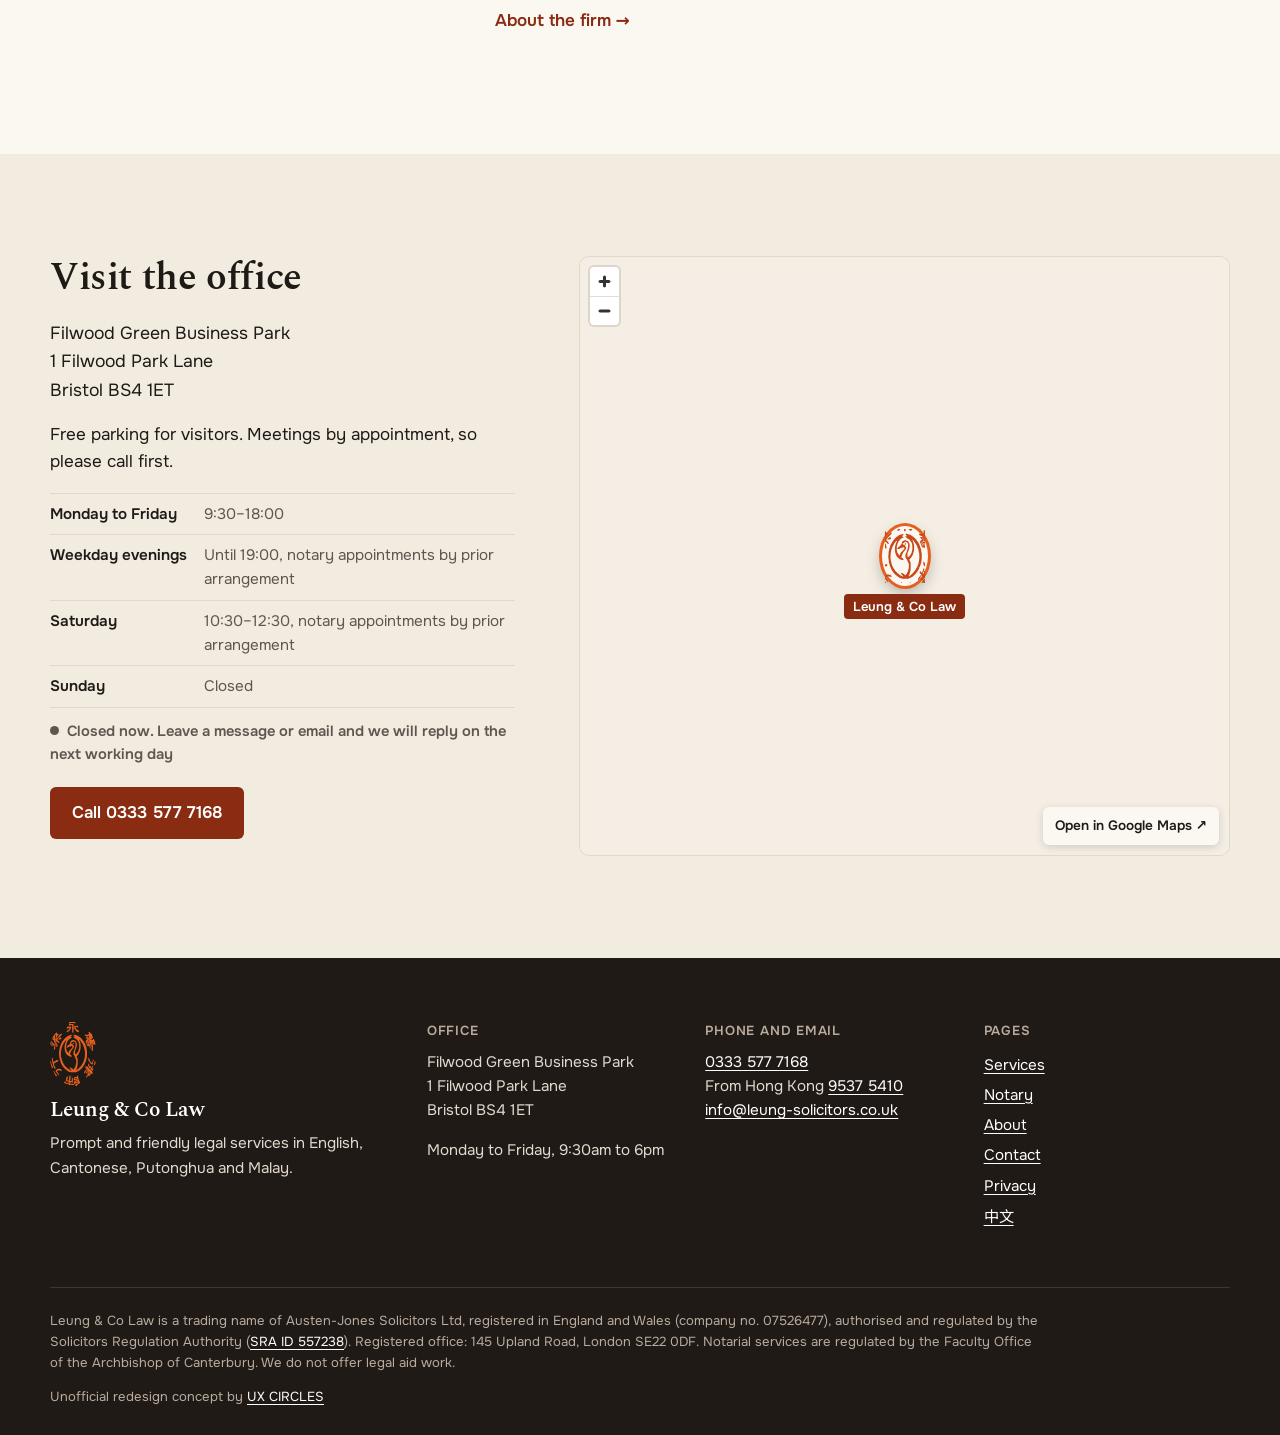
==== commit a5dab3c1: "Concept strip: same one-row structure as the other concepts; phones show only the tag and UX CIRCLES" ====
--- a/index.html
+++ b/index.html
@@ -8,21 +8,22 @@
 <meta name="description" content="Immigration, property, probate, licensing and notarial services in Bristol, in English, Cantonese, Putonghua and Malay.">
 <link rel="alternate" hreflang="en-GB" href="https://uxcircles.github.io/leung-solicitors/">
 <link rel="alternate" hreflang="zh-Hant" href="https://uxcircles.github.io/leung-solicitors/zh/">
-<link rel="icon" href="assets/img/favicon.svg?v=8" type="image/svg+xml">
+<link rel="icon" href="assets/img/favicon.svg?v=9" type="image/svg+xml">
 <meta name="theme-color" content="#8a2c12">
 <link rel="preload" href="assets/fonts/spectral-600.woff2" as="font" type="font/woff2" crossorigin><link rel="preload" href="assets/fonts/onest.woff2" as="font" type="font/woff2" crossorigin>
-<link rel="stylesheet" href="assets/site.css?v=8">
+<link rel="stylesheet" href="assets/site.css?v=9">
 </head>
 <body class="lang-en page-index">
 <a class="skip" href="#main">Skip to content</a>
-<div class="concept">
-  <span class="concept-tag">Concept / 概念</span>
-  <span>Redesign concept. Not the official <a href="http://leung-solicitors.co.uk/">Leung &amp; Co Law website</a>.</span>
-  <a class="concept-by" href="https://ux-circles.com/professionals">Designed by UX CIRCLES ↗</a>
+<div class="concept-bar" role="note">
+  <div class="wrap concept-inner">
+    <p><span class="concept-tag">Concept</span><span class="concept-long">Redesign concept. Not the <a href="http://leung-solicitors.co.uk/" target="_blank" rel="noopener">official Leung &amp; Co Law website</a>.</span></p>
+    <a href="https://ux-circles.com/professionals" target="_blank" rel="noopener"><span class="concept-by">Designed by </span><strong>UX CIRCLES</strong> <svg viewBox="0 0 24 24" aria-hidden="true"><path d="M7 17 17 7M8 7h9v9"/></svg></a>
+  </div>
 </div>
 <header class="site-head">
   <div class="wrap head-row">
-    <a class="brand" href="./"><svg class="brand-seal" viewBox="0 0 126 177" aria-hidden="true"><use href="assets/img/seal.svg?v=8#s"/></svg><span class="brand-name">Leung &amp; Co Law<small>Solicitors · Notary Public · Bristol</small></span></a>
+    <a class="brand" href="./"><svg class="brand-seal" viewBox="0 0 126 177" aria-hidden="true"><use href="assets/img/seal.svg?v=9#s"/></svg><span class="brand-name">Leung &amp; Co Law<small>Solicitors · Notary Public · Bristol</small></span></a>
     <nav class="nav" id="nav" aria-label="Main">
       <a href="services.html">Services</a><a href="notary.html">Notary</a><a href="about.html">About</a><a href="contact.html">Contact</a>
       <a class="lang-switch" href="zh/" lang="zh-Hant">中文</a>
@@ -52,7 +53,7 @@
     </div>
     <p class="hero-meta">英國時間 星期一至五 9:30–18:00（即香港時間下午 5:30 起；英國夏令時間期間為 4:30 起）</p>
   </section></div>
-  <div class="hero-seam" aria-hidden="true"><span class="seam-disc"><svg class="seam-seal" viewBox="0 0 126 177" aria-hidden="true"><use href="assets/img/seal.svg?v=8#s"/></svg></span></div>
+  <div class="hero-seam" aria-hidden="true"><span class="seam-disc"><svg class="seam-seal" viewBox="0 0 126 177" aria-hidden="true"><use href="assets/img/seal.svg?v=9#s"/></svg></span></div>
 </div>
 
 <section class="reg-strip">
@@ -69,22 +70,22 @@
       <p><a class="more" href="services.html">All practice areas →</a></p>
     </div>
     <ul class="svc-list"><li class="svc">
-      <svg class="svc-bird" viewBox="20 27 86 120" aria-hidden="true"><use href="assets/img/seal.svg?v=8#s"/></svg>
+      <svg class="svc-bird" viewBox="20 27 86 120" aria-hidden="true"><use href="assets/img/seal.svg?v=9#s"/></svg>
       <div><h3><a href="services.html#immigration">Immigration and nationality</a></h3><p>Preparing and submitting immigration applications, and advice and representation at the First-tier Tribunal (Immigration and Asylum Chamber) on appeals against Home Office decisions. Business immigration, dependants and family reunion.</p></div>
     </li><li class="svc">
-      <svg class="svc-bird" viewBox="20 27 86 120" aria-hidden="true"><use href="assets/img/seal.svg?v=8#s"/></svg>
+      <svg class="svc-bird" viewBox="20 27 86 120" aria-hidden="true"><use href="assets/img/seal.svg?v=9#s"/></svg>
       <div><h3><a href="services.html#conveyancing">Residential conveyancing</a></h3><p>Freehold or leasehold sales and purchases, mortgages and remortgages.</p></div>
     </li><li class="svc">
-      <svg class="svc-bird" viewBox="20 27 86 120" aria-hidden="true"><use href="assets/img/seal.svg?v=8#s"/></svg>
+      <svg class="svc-bird" viewBox="20 27 86 120" aria-hidden="true"><use href="assets/img/seal.svg?v=9#s"/></svg>
       <div><h3><a href="services.html#business">Small business and commercial property</a></h3><p>Commercial contracts, buying and selling a business, and leases of commercial premises. This is the firm's specialism.</p></div>
     </li><li class="svc">
-      <svg class="svc-bird" viewBox="20 27 86 120" aria-hidden="true"><use href="assets/img/seal.svg?v=8#s"/></svg>
+      <svg class="svc-bird" viewBox="20 27 86 120" aria-hidden="true"><use href="assets/img/seal.svg?v=9#s"/></svg>
       <div><h3><a href="services.html#probate">Wills and probate</a></h3><p>Non-contentious probate and estate administration where the assets are in the UK, and re-sealing of foreign grants of probate.</p></div>
     </li><li class="svc">
-      <svg class="svc-bird" viewBox="20 27 86 120" aria-hidden="true"><use href="assets/img/seal.svg?v=8#s"/></svg>
+      <svg class="svc-bird" viewBox="20 27 86 120" aria-hidden="true"><use href="assets/img/seal.svg?v=9#s"/></svg>
       <div><h3><a href="services.html#licensing">Licensing</a></h3><p>Advice, assistance and representation on licensing applications for business premises, including food safety.</p></div>
     </li><li class="svc">
-      <svg class="svc-bird" viewBox="20 27 86 120" aria-hidden="true"><use href="assets/img/seal.svg?v=8#s"/></svg>
+      <svg class="svc-bird" viewBox="20 27 86 120" aria-hidden="true"><use href="assets/img/seal.svg?v=9#s"/></svg>
       <div><h3><a href="notary.html">Notarial services</a></h3><p>Amelia Leung is a Notary Public. Documents for use abroad, e-notarisation with e-apostille, and home or workplace visits.</p></div>
     </li></ul>
   </div>
@@ -114,11 +115,11 @@
   </div>
 </section>
 
-<div class="divider" aria-hidden="true"><span></span><svg class="bird" viewBox="20 27 86 120" aria-hidden="true"><use href="assets/img/seal.svg?v=8#s"/></svg><span></span></div>
+<div class="divider" aria-hidden="true"><span></span><svg class="bird" viewBox="20 27 86 120" aria-hidden="true"><use href="assets/img/seal.svg?v=9#s"/></svg><span></span></div>
 
 <section class="sec">
   <div class="wrap principal">
-    <div class="principal-mark"><svg class="principal-seal" viewBox="0 0 126 177" aria-hidden="true"><use href="assets/img/seal.svg?v=8#s"/></svg><p>Established November 1996</p></div>
+    <div class="principal-mark"><svg class="principal-seal" viewBox="0 0 126 177" aria-hidden="true"><use href="assets/img/seal.svg?v=9#s"/></svg><p>Established November 1996</p></div>
     <div>
       <h2>Amelia Leung, principal solicitor and Notary Public</h2>
       <p class="lede">Amelia studied Social Science at the Chinese University of Hong Kong, then law in Newcastle upon Tyne. She qualified as a solicitor in England and Wales in 1992 and set up this firm in 1996.</p>
@@ -155,7 +156,7 @@
     <path d="M150 -10 C 160 90 190 170 205 310" stroke="#fff" stroke-width="10" fill="none"/>
     <rect x="215" y="105" width="70" height="40" rx="4" fill="#e3d8c6"/><rect x="120" y="230" width="60" height="45" rx="4" fill="#dde6cf"/></svg>
   </div>
-  <script type="application/json" id="map-data">{"home": [-2.58515, 51.42003], "mark": "assets/img/favicon.svg?v=8", "label": "Leung &amp; Co Law", "routes": []}</script>
+  <script type="application/json" id="map-data">{"home": [-2.58515, 51.42003], "mark": "assets/img/favicon.svg?v=9", "label": "Leung &amp; Co Law", "routes": []}</script>
   <a class="map-open" href="https://www.google.com/maps/search/?api=1&query=Filwood+Green+Business+Park+1+Filwood+Park+Lane+Bristol+BS4+1ET">Open in Google Maps ↗</a>
   <span class="sr">Filwood Green Business Park, 1 Filwood Park Lane, Bristol BS4 1ET</span>
 </div>
@@ -165,7 +166,7 @@
 <footer class="site-foot">
   <div class="wrap foot-grid">
     <div class="foot-brand">
-      <svg class="foot-seal" viewBox="0 0 126 177" aria-hidden="true"><use href="assets/img/seal.svg?v=8#s"/></svg>
+      <svg class="foot-seal" viewBox="0 0 126 177" aria-hidden="true"><use href="assets/img/seal.svg?v=9#s"/></svg>
       <p class="foot-name">Leung &amp; Co Law</p>
       <p>Prompt and friendly legal services in English, Cantonese, Putonghua and Malay.</p>
     </div>
@@ -195,6 +196,6 @@
   <a href="tel:+85295375410"><span class="mb-k">From HK</span><span class="mb-v">9537 5410</span></a>
   <a href="contact.html#enquiry"><span class="mb-k">Enquire</span><span class="mb-v">Email us</span></a>
 </nav>
-<script src="assets/site.js?v=8" defer></script>
+<script src="assets/site.js?v=9" defer></script>
 </body>
 </html>
--- a/assets/site.css
+++ b/assets/site.css
@@ -51,11 +51,15 @@
 .more { font-weight: 600; text-decoration: none; }
 .more:hover { text-decoration: underline; }
 
-/* concept bar */
-.concept { display: flex; flex-wrap: wrap; gap: 4px 14px; align-items: center; justify-content: center; padding: 8px 16px; background: var(--ink); color: #e9e1d6; font: 400 13px/1.4 var(--sans); text-align: center; }
-.concept a { color: #fff; }
-.concept-tag { border: 1px solid #8b7f75; border-radius: 3px; padding: 1px 6px; font-size: 11px; letter-spacing: .06em; text-transform: uppercase; }
-.concept-by { font-weight: 600; text-decoration: none; }
+/* concept bar (same structure as the other UX CIRCLES concepts) */
+.concept-bar { background: var(--ink); color: #e3d9cd; font-size: 13px; }
+.concept-inner { display: flex; align-items: center; justify-content: space-between; gap: 12px; min-height: 36px; }
+.concept-inner p { margin: 0; display: flex; align-items: center; gap: 10px; }
+.concept-inner a { color: #fff; display: inline-flex; align-items: center; gap: 4px; text-decoration: none; white-space: nowrap; }
+.concept-inner svg { width: 14px; height: 14px; fill: none; stroke: currentColor; stroke-width: 1.8; stroke-linecap: round; stroke-linejoin: round; }
+.concept-long a { text-decoration: underline; }
+.concept-tag { background: var(--seal); color: #fff; font-weight: 700; font-size: 11px; letter-spacing: .08em; text-transform: uppercase; padding: 2px 7px; border-radius: 2px; }
+@media (max-width: 640px) { .concept-long, .concept-by { display: none; } }
 
 /* header */
 .site-head { position: sticky; top: 0; z-index: 40; background: rgba(251, 248, 242, .96); backdrop-filter: blur(6px); border-bottom: 1px solid var(--line); }
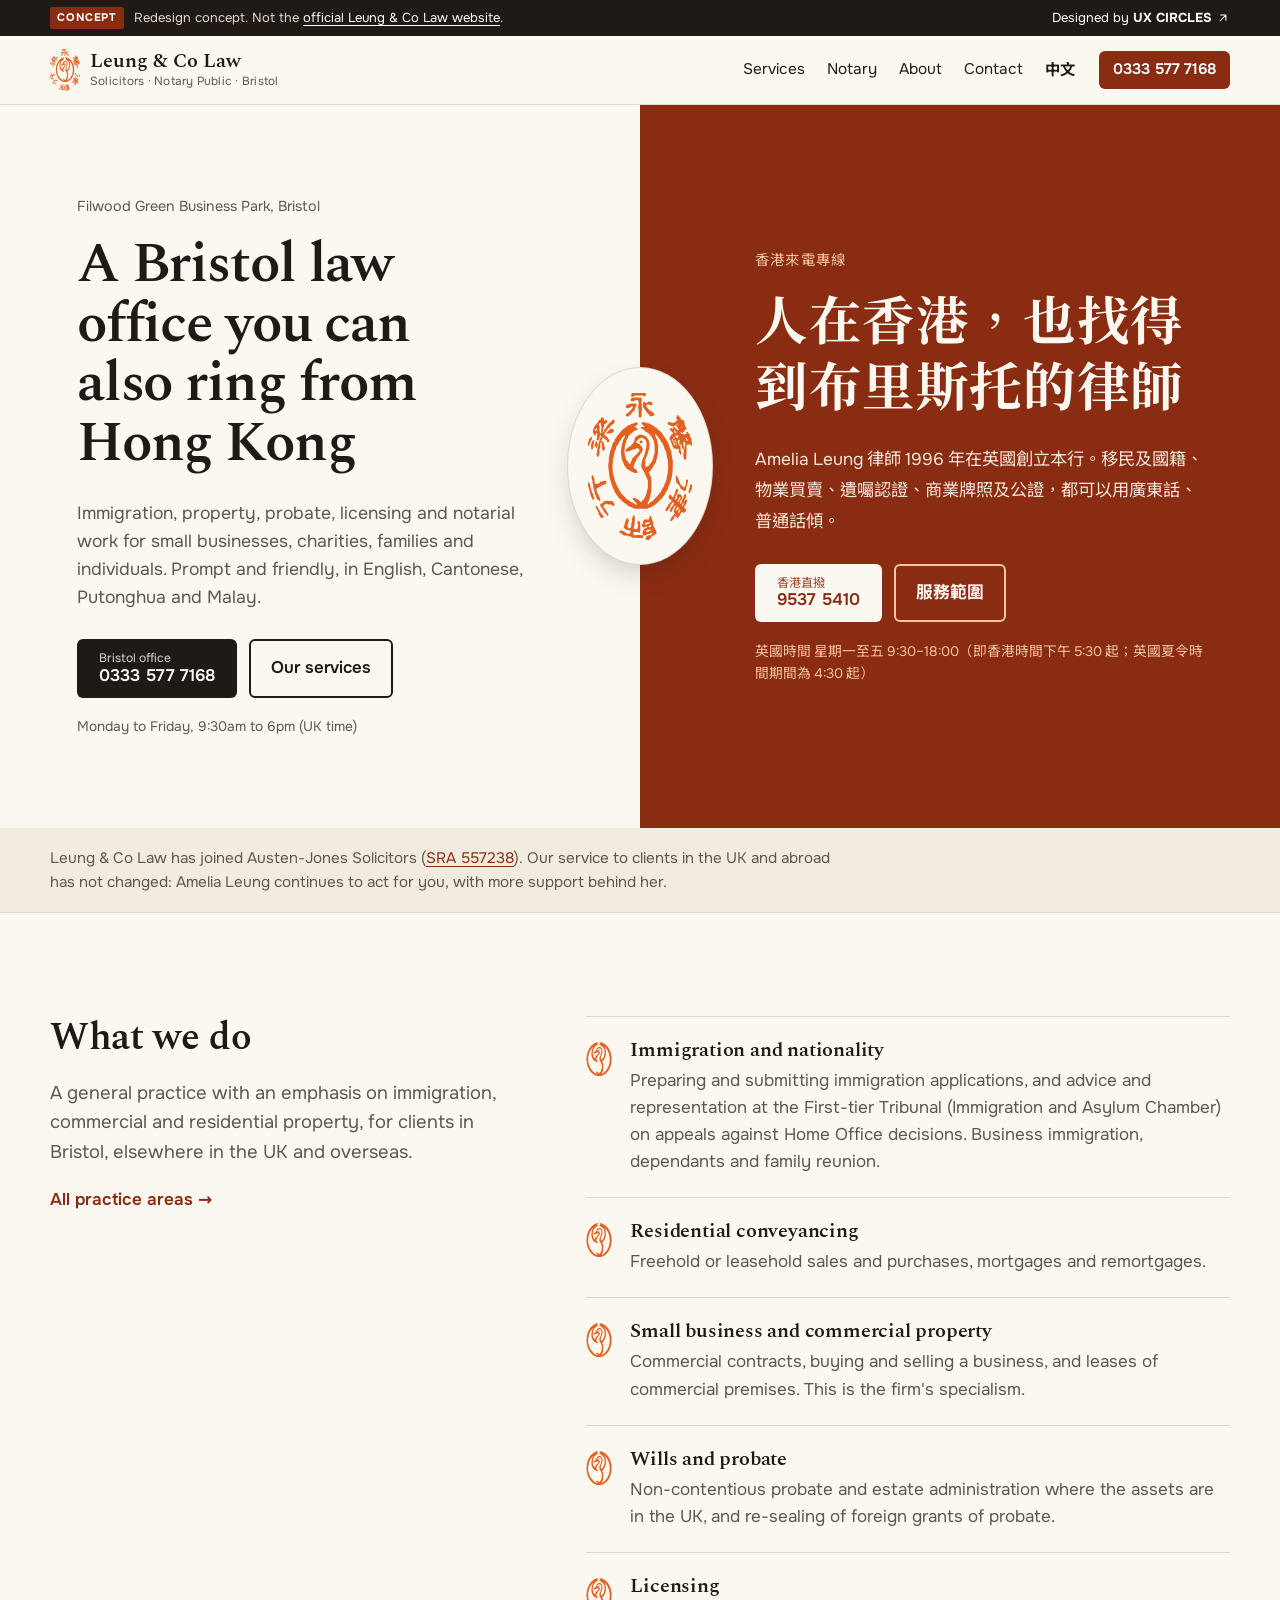
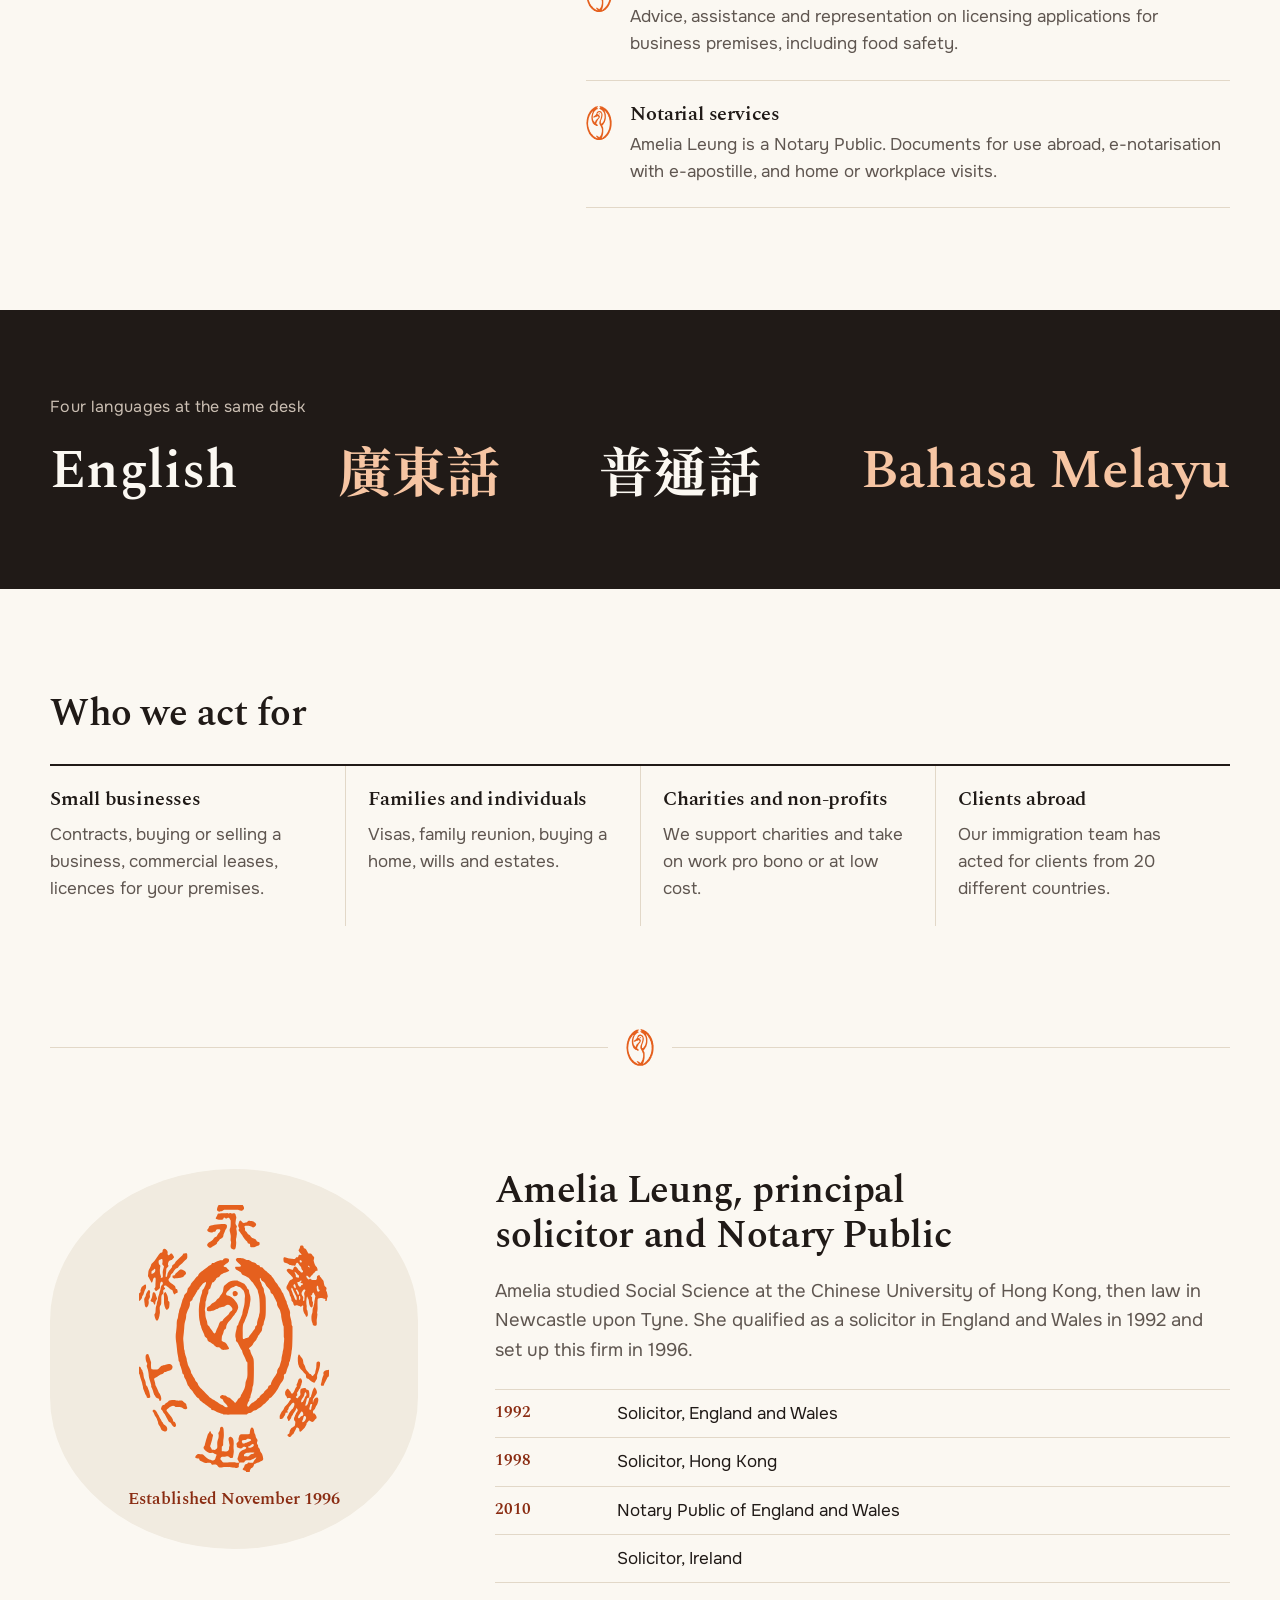
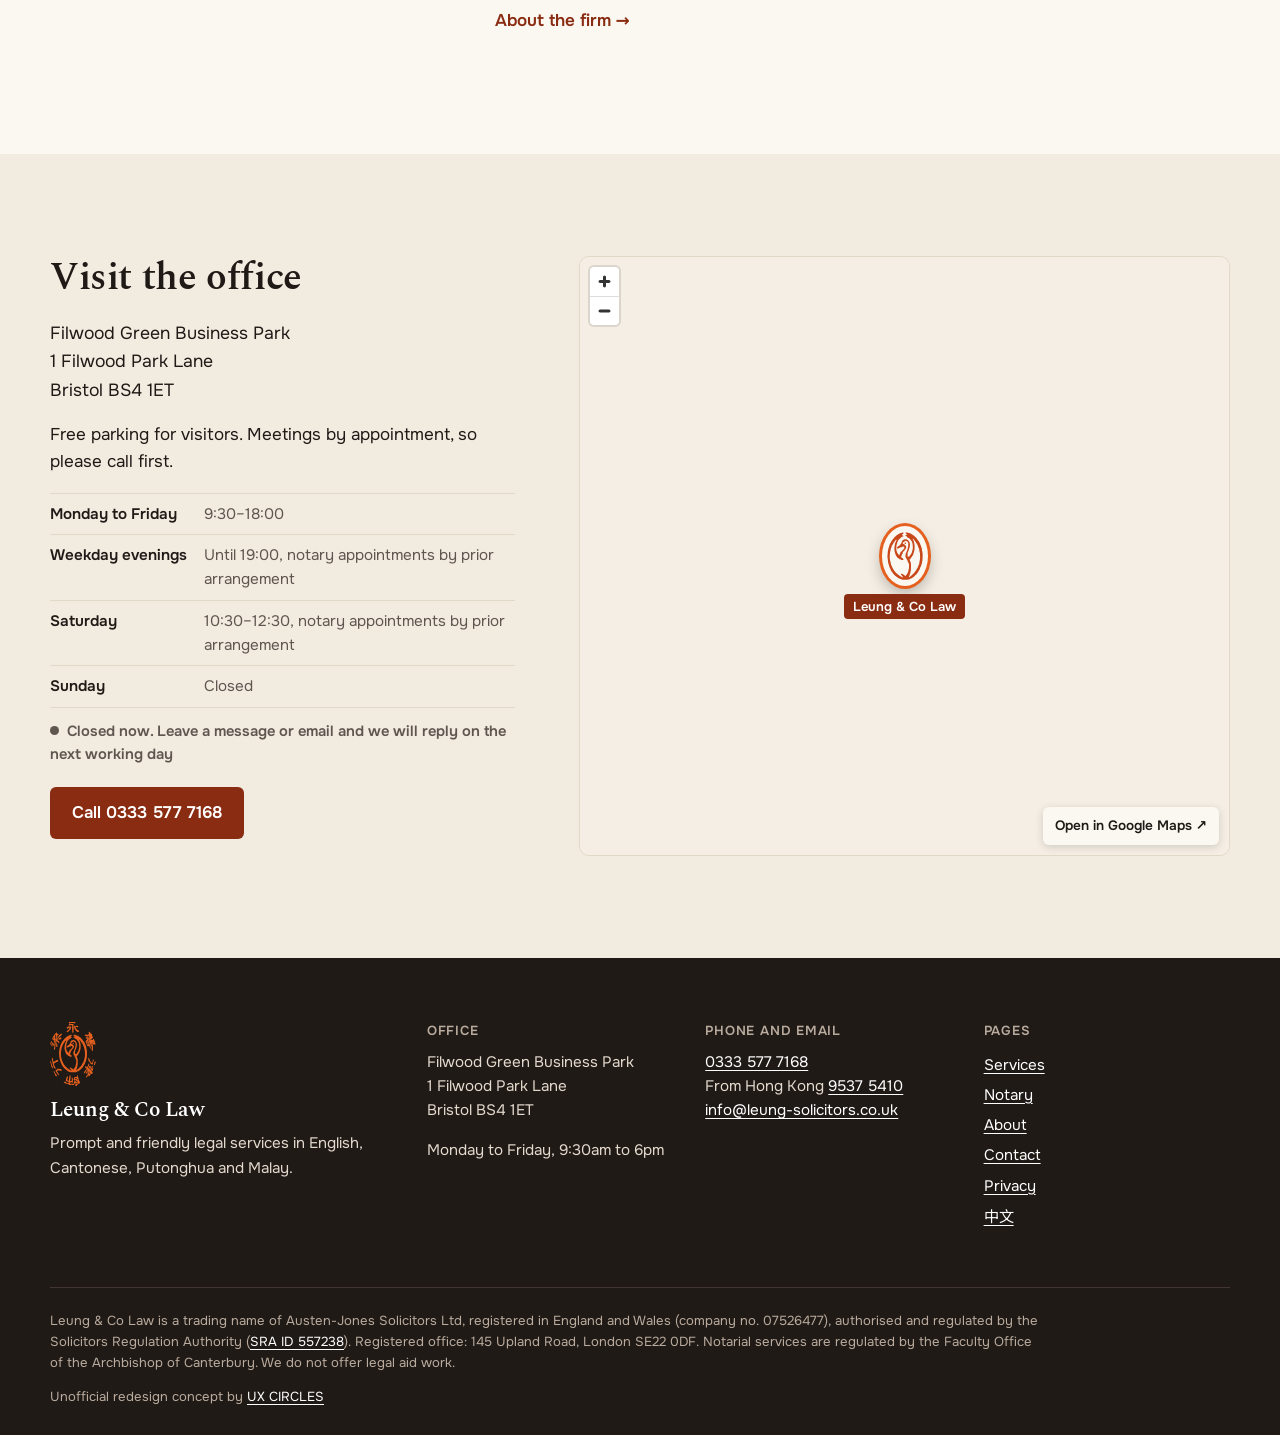
==== commit bc2d3489: "Bullets, dividers and favicon: phoenix oval only, without cropped characters Co-Authored-By: Claude " ====
--- a/index.html
+++ b/index.html
@@ -8,10 +8,10 @@
 <meta name="description" content="Immigration, property, probate, licensing and notarial services in Bristol, in English, Cantonese, Putonghua and Malay.">
 <link rel="alternate" hreflang="en-GB" href="https://uxcircles.github.io/leung-solicitors/">
 <link rel="alternate" hreflang="zh-Hant" href="https://uxcircles.github.io/leung-solicitors/zh/">
-<link rel="icon" href="assets/img/favicon.svg?v=9" type="image/svg+xml">
+<link rel="icon" href="assets/img/favicon.svg?v=10" type="image/svg+xml">
 <meta name="theme-color" content="#8a2c12">
 <link rel="preload" href="assets/fonts/spectral-600.woff2" as="font" type="font/woff2" crossorigin><link rel="preload" href="assets/fonts/onest.woff2" as="font" type="font/woff2" crossorigin>
-<link rel="stylesheet" href="assets/site.css?v=9">
+<link rel="stylesheet" href="assets/site.css?v=10">
 </head>
 <body class="lang-en page-index">
 <a class="skip" href="#main">Skip to content</a>
@@ -23,7 +23,7 @@
 </div>
 <header class="site-head">
   <div class="wrap head-row">
-    <a class="brand" href="./"><svg class="brand-seal" viewBox="0 0 126 177" aria-hidden="true"><use href="assets/img/seal.svg?v=9#s"/></svg><span class="brand-name">Leung &amp; Co Law<small>Solicitors · Notary Public · Bristol</small></span></a>
+    <a class="brand" href="./"><svg class="brand-seal" viewBox="0 0 126 177" aria-hidden="true"><use href="assets/img/seal.svg?v=10#s"/></svg><span class="brand-name">Leung &amp; Co Law<small>Solicitors · Notary Public · Bristol</small></span></a>
     <nav class="nav" id="nav" aria-label="Main">
       <a href="services.html">Services</a><a href="notary.html">Notary</a><a href="about.html">About</a><a href="contact.html">Contact</a>
       <a class="lang-switch" href="zh/" lang="zh-Hant">中文</a>
@@ -53,7 +53,7 @@
     </div>
     <p class="hero-meta">英國時間 星期一至五 9:30–18:00（即香港時間下午 5:30 起；英國夏令時間期間為 4:30 起）</p>
   </section></div>
-  <div class="hero-seam" aria-hidden="true"><span class="seam-disc"><svg class="seam-seal" viewBox="0 0 126 177" aria-hidden="true"><use href="assets/img/seal.svg?v=9#s"/></svg></span></div>
+  <div class="hero-seam" aria-hidden="true"><span class="seam-disc"><svg class="seam-seal" viewBox="0 0 126 177" aria-hidden="true"><use href="assets/img/seal.svg?v=10#s"/></svg></span></div>
 </div>
 
 <section class="reg-strip">
@@ -70,22 +70,22 @@
       <p><a class="more" href="services.html">All practice areas →</a></p>
     </div>
     <ul class="svc-list"><li class="svc">
-      <svg class="svc-bird" viewBox="20 27 86 120" aria-hidden="true"><use href="assets/img/seal.svg?v=9#s"/></svg>
+      <svg class="svc-bird" viewBox="0 0 80 106" aria-hidden="true"><use href="assets/img/seal.svg?v=10#b"/></svg>
       <div><h3><a href="services.html#immigration">Immigration and nationality</a></h3><p>Preparing and submitting immigration applications, and advice and representation at the First-tier Tribunal (Immigration and Asylum Chamber) on appeals against Home Office decisions. Business immigration, dependants and family reunion.</p></div>
     </li><li class="svc">
-      <svg class="svc-bird" viewBox="20 27 86 120" aria-hidden="true"><use href="assets/img/seal.svg?v=9#s"/></svg>
+      <svg class="svc-bird" viewBox="0 0 80 106" aria-hidden="true"><use href="assets/img/seal.svg?v=10#b"/></svg>
       <div><h3><a href="services.html#conveyancing">Residential conveyancing</a></h3><p>Freehold or leasehold sales and purchases, mortgages and remortgages.</p></div>
     </li><li class="svc">
-      <svg class="svc-bird" viewBox="20 27 86 120" aria-hidden="true"><use href="assets/img/seal.svg?v=9#s"/></svg>
+      <svg class="svc-bird" viewBox="0 0 80 106" aria-hidden="true"><use href="assets/img/seal.svg?v=10#b"/></svg>
       <div><h3><a href="services.html#business">Small business and commercial property</a></h3><p>Commercial contracts, buying and selling a business, and leases of commercial premises. This is the firm's specialism.</p></div>
     </li><li class="svc">
-      <svg class="svc-bird" viewBox="20 27 86 120" aria-hidden="true"><use href="assets/img/seal.svg?v=9#s"/></svg>
+      <svg class="svc-bird" viewBox="0 0 80 106" aria-hidden="true"><use href="assets/img/seal.svg?v=10#b"/></svg>
       <div><h3><a href="services.html#probate">Wills and probate</a></h3><p>Non-contentious probate and estate administration where the assets are in the UK, and re-sealing of foreign grants of probate.</p></div>
     </li><li class="svc">
-      <svg class="svc-bird" viewBox="20 27 86 120" aria-hidden="true"><use href="assets/img/seal.svg?v=9#s"/></svg>
+      <svg class="svc-bird" viewBox="0 0 80 106" aria-hidden="true"><use href="assets/img/seal.svg?v=10#b"/></svg>
       <div><h3><a href="services.html#licensing">Licensing</a></h3><p>Advice, assistance and representation on licensing applications for business premises, including food safety.</p></div>
     </li><li class="svc">
-      <svg class="svc-bird" viewBox="20 27 86 120" aria-hidden="true"><use href="assets/img/seal.svg?v=9#s"/></svg>
+      <svg class="svc-bird" viewBox="0 0 80 106" aria-hidden="true"><use href="assets/img/seal.svg?v=10#b"/></svg>
       <div><h3><a href="notary.html">Notarial services</a></h3><p>Amelia Leung is a Notary Public. Documents for use abroad, e-notarisation with e-apostille, and home or workplace visits.</p></div>
     </li></ul>
   </div>
@@ -115,11 +115,11 @@
   </div>
 </section>
 
-<div class="divider" aria-hidden="true"><span></span><svg class="bird" viewBox="20 27 86 120" aria-hidden="true"><use href="assets/img/seal.svg?v=9#s"/></svg><span></span></div>
+<div class="divider" aria-hidden="true"><span></span><svg class="bird" viewBox="0 0 80 106" aria-hidden="true"><use href="assets/img/seal.svg?v=10#b"/></svg><span></span></div>
 
 <section class="sec">
   <div class="wrap principal">
-    <div class="principal-mark"><svg class="principal-seal" viewBox="0 0 126 177" aria-hidden="true"><use href="assets/img/seal.svg?v=9#s"/></svg><p>Established November 1996</p></div>
+    <div class="principal-mark"><svg class="principal-seal" viewBox="0 0 126 177" aria-hidden="true"><use href="assets/img/seal.svg?v=10#s"/></svg><p>Established November 1996</p></div>
     <div>
       <h2>Amelia Leung, principal solicitor and Notary Public</h2>
       <p class="lede">Amelia studied Social Science at the Chinese University of Hong Kong, then law in Newcastle upon Tyne. She qualified as a solicitor in England and Wales in 1992 and set up this firm in 1996.</p>
@@ -156,7 +156,7 @@
     <path d="M150 -10 C 160 90 190 170 205 310" stroke="#fff" stroke-width="10" fill="none"/>
     <rect x="215" y="105" width="70" height="40" rx="4" fill="#e3d8c6"/><rect x="120" y="230" width="60" height="45" rx="4" fill="#dde6cf"/></svg>
   </div>
-  <script type="application/json" id="map-data">{"home": [-2.58515, 51.42003], "mark": "assets/img/favicon.svg?v=9", "label": "Leung &amp; Co Law", "routes": []}</script>
+  <script type="application/json" id="map-data">{"home": [-2.58515, 51.42003], "mark": "assets/img/favicon.svg?v=10", "label": "Leung &amp; Co Law", "routes": []}</script>
   <a class="map-open" href="https://www.google.com/maps/search/?api=1&query=Filwood+Green+Business+Park+1+Filwood+Park+Lane+Bristol+BS4+1ET">Open in Google Maps ↗</a>
   <span class="sr">Filwood Green Business Park, 1 Filwood Park Lane, Bristol BS4 1ET</span>
 </div>
@@ -166,7 +166,7 @@
 <footer class="site-foot">
   <div class="wrap foot-grid">
     <div class="foot-brand">
-      <svg class="foot-seal" viewBox="0 0 126 177" aria-hidden="true"><use href="assets/img/seal.svg?v=9#s"/></svg>
+      <svg class="foot-seal" viewBox="0 0 126 177" aria-hidden="true"><use href="assets/img/seal.svg?v=10#s"/></svg>
       <p class="foot-name">Leung &amp; Co Law</p>
       <p>Prompt and friendly legal services in English, Cantonese, Putonghua and Malay.</p>
     </div>
@@ -196,6 +196,6 @@
   <a href="tel:+85295375410"><span class="mb-k">From HK</span><span class="mb-v">9537 5410</span></a>
   <a href="contact.html#enquiry"><span class="mb-k">Enquire</span><span class="mb-v">Email us</span></a>
 </nav>
-<script src="assets/site.js?v=9" defer></script>
+<script src="assets/site.js?v=10" defer></script>
 </body>
 </html>
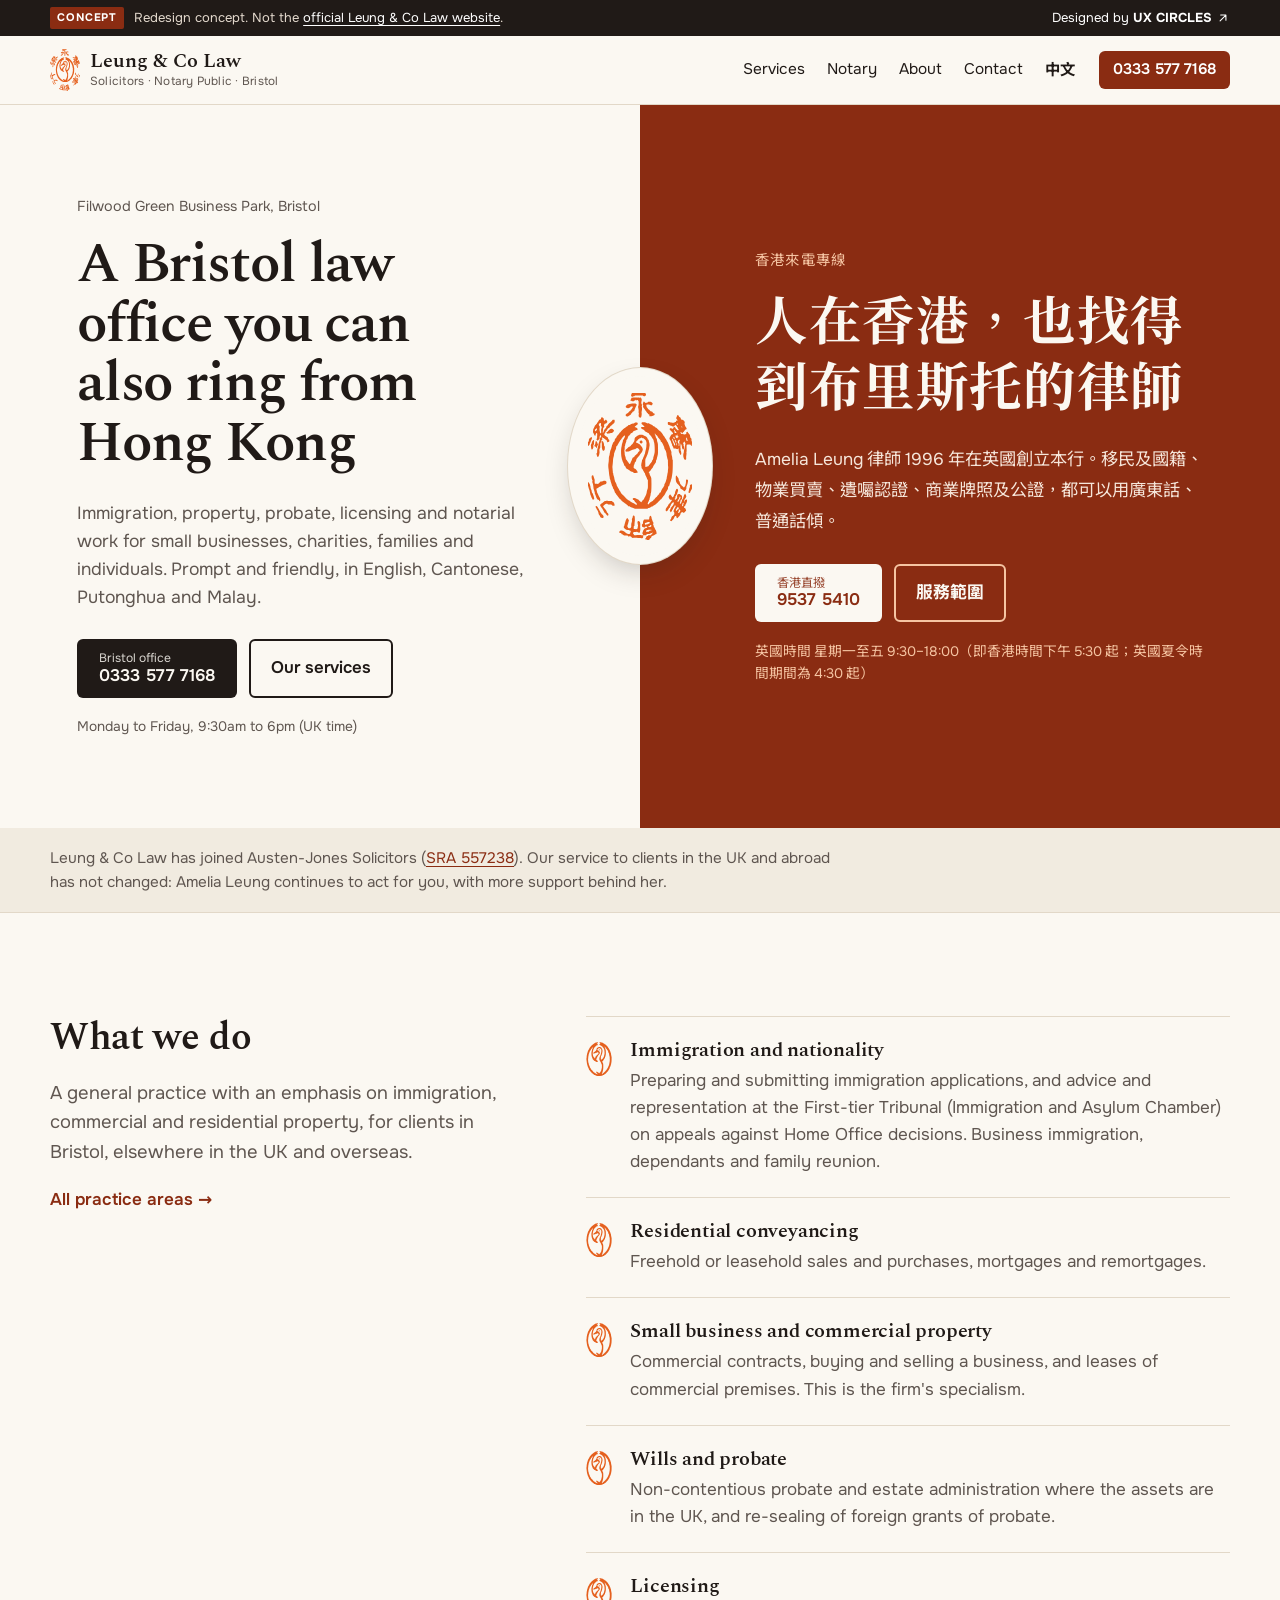
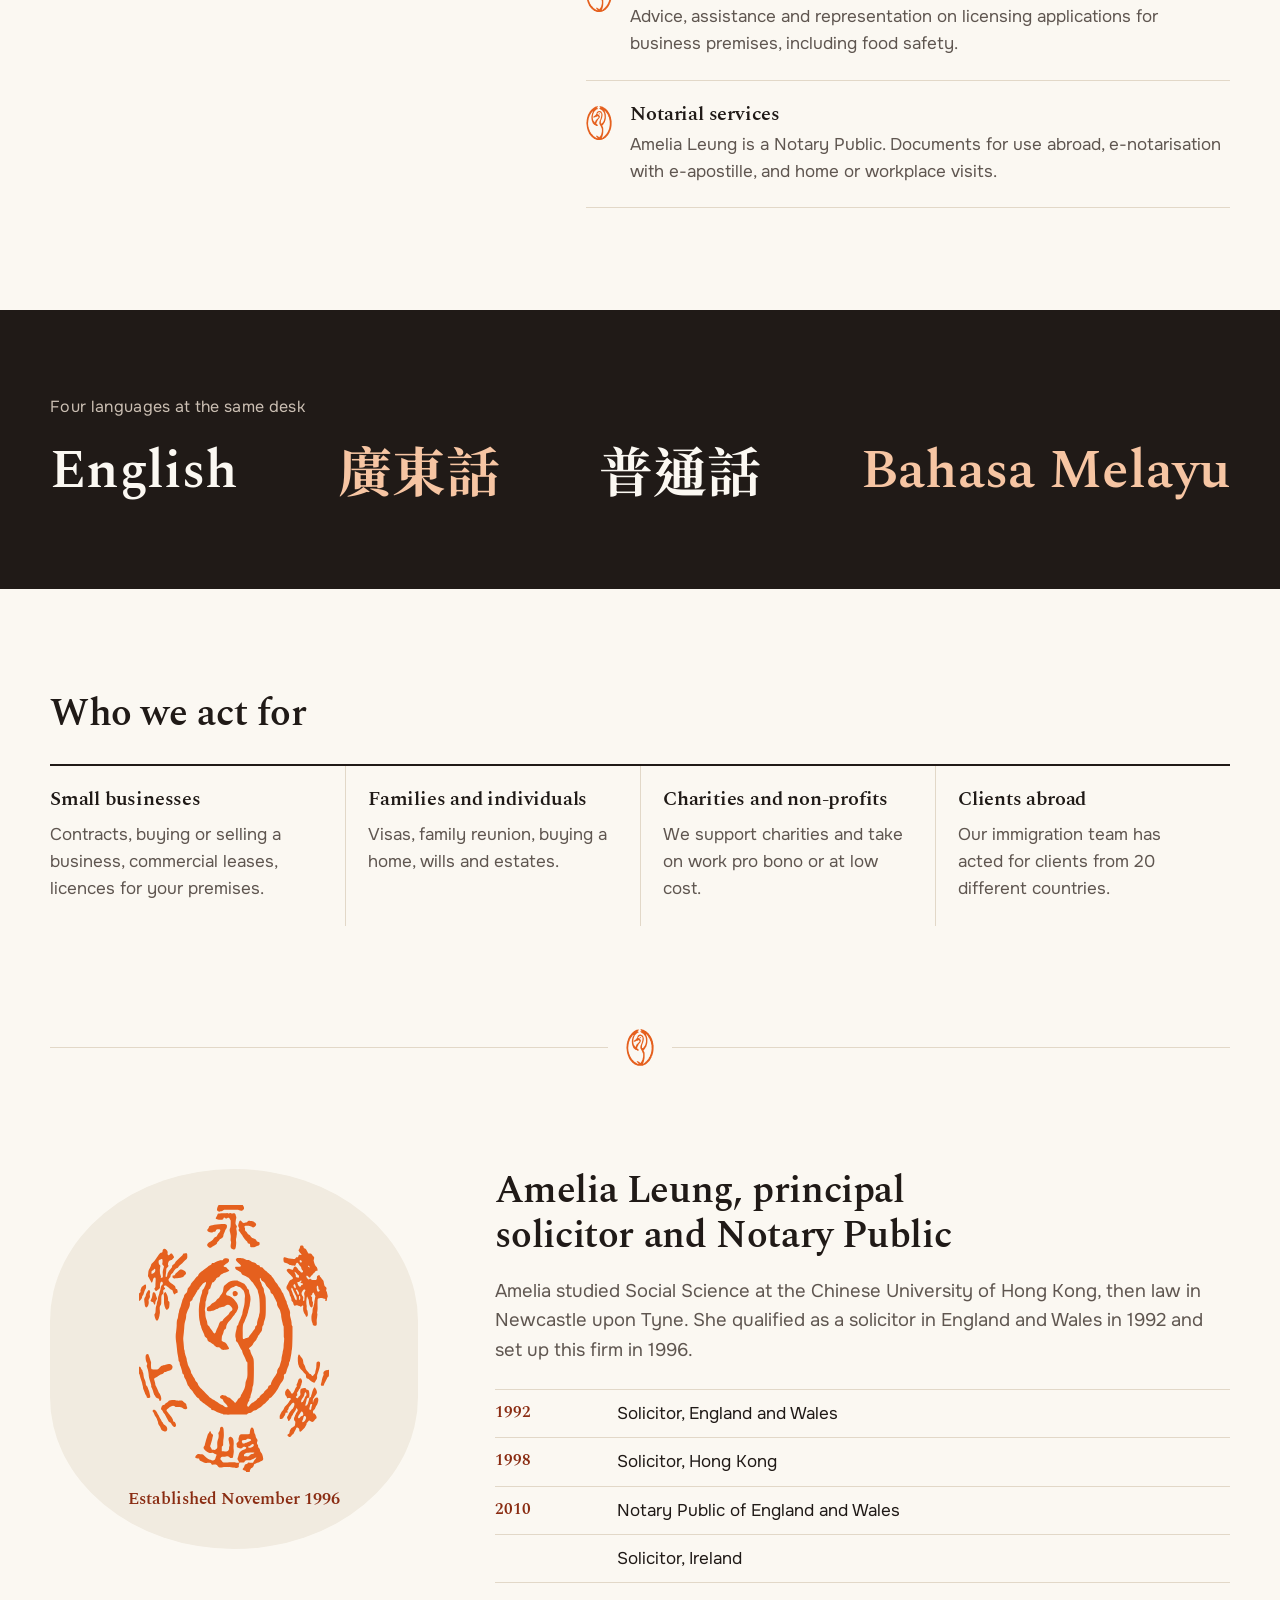
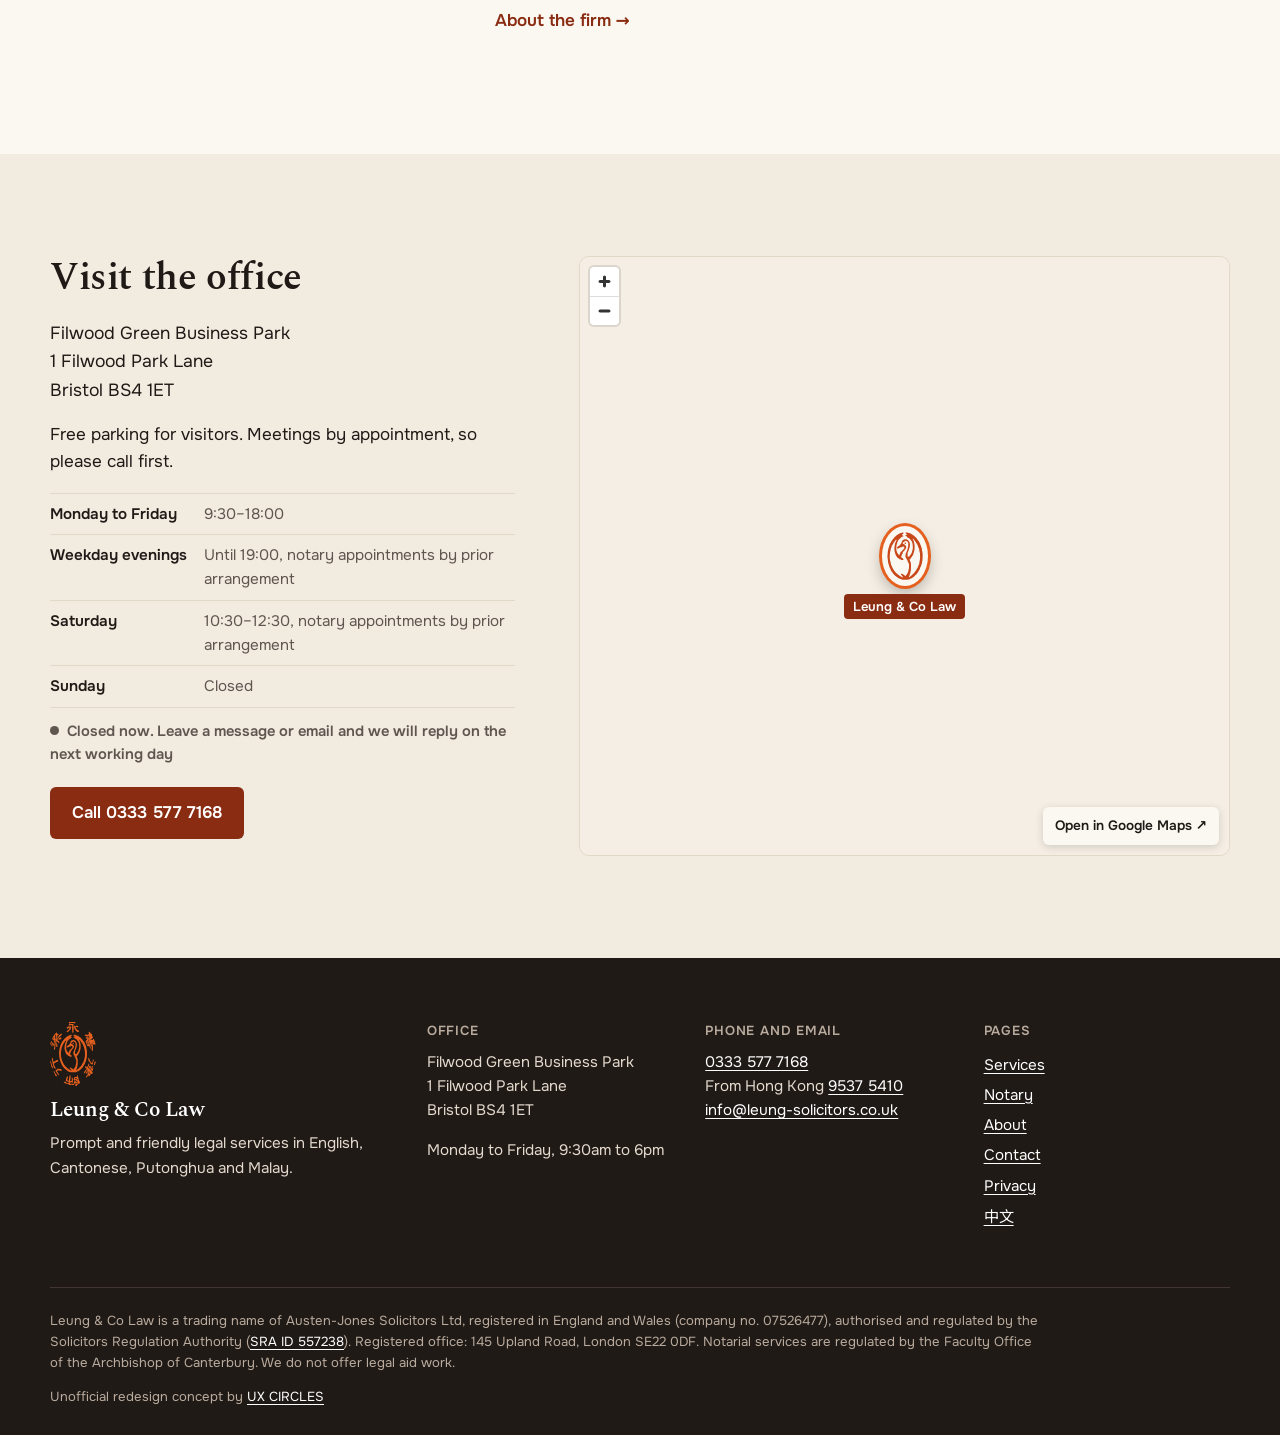
==== commit caf241f1: "Phone menu: fill the screen (drop header backdrop-filter that trapped the fixed panel); Chinese labe" ====
--- a/index.html
+++ b/index.html
@@ -8,10 +8,10 @@
 <meta name="description" content="Immigration, property, probate, licensing and notarial services in Bristol, in English, Cantonese, Putonghua and Malay.">
 <link rel="alternate" hreflang="en-GB" href="https://uxcircles.github.io/leung-solicitors/">
 <link rel="alternate" hreflang="zh-Hant" href="https://uxcircles.github.io/leung-solicitors/zh/">
-<link rel="icon" href="assets/img/favicon.svg?v=10" type="image/svg+xml">
+<link rel="icon" href="assets/img/favicon.svg?v=11" type="image/svg+xml">
 <meta name="theme-color" content="#8a2c12">
 <link rel="preload" href="assets/fonts/spectral-600.woff2" as="font" type="font/woff2" crossorigin><link rel="preload" href="assets/fonts/onest.woff2" as="font" type="font/woff2" crossorigin>
-<link rel="stylesheet" href="assets/site.css?v=10">
+<link rel="stylesheet" href="assets/site.css?v=11">
 </head>
 <body class="lang-en page-index">
 <a class="skip" href="#main">Skip to content</a>
@@ -23,7 +23,7 @@
 </div>
 <header class="site-head">
   <div class="wrap head-row">
-    <a class="brand" href="./"><svg class="brand-seal" viewBox="0 0 126 177" aria-hidden="true"><use href="assets/img/seal.svg?v=10#s"/></svg><span class="brand-name">Leung &amp; Co Law<small>Solicitors · Notary Public · Bristol</small></span></a>
+    <a class="brand" href="./"><svg class="brand-seal" viewBox="0 0 126 177" aria-hidden="true"><use href="assets/img/seal.svg?v=11#s"/></svg><span class="brand-name">Leung &amp; Co Law<small>Solicitors · Notary Public · Bristol</small></span></a>
     <nav class="nav" id="nav" aria-label="Main">
       <a href="services.html">Services</a><a href="notary.html">Notary</a><a href="about.html">About</a><a href="contact.html">Contact</a>
       <a class="lang-switch" href="zh/" lang="zh-Hant">中文</a>
@@ -53,7 +53,7 @@
     </div>
     <p class="hero-meta">英國時間 星期一至五 9:30–18:00（即香港時間下午 5:30 起；英國夏令時間期間為 4:30 起）</p>
   </section></div>
-  <div class="hero-seam" aria-hidden="true"><span class="seam-disc"><svg class="seam-seal" viewBox="0 0 126 177" aria-hidden="true"><use href="assets/img/seal.svg?v=10#s"/></svg></span></div>
+  <div class="hero-seam" aria-hidden="true"><span class="seam-disc"><svg class="seam-seal" viewBox="0 0 126 177" aria-hidden="true"><use href="assets/img/seal.svg?v=11#s"/></svg></span></div>
 </div>
 
 <section class="reg-strip">
@@ -70,22 +70,22 @@
       <p><a class="more" href="services.html">All practice areas →</a></p>
     </div>
     <ul class="svc-list"><li class="svc">
-      <svg class="svc-bird" viewBox="0 0 80 106" aria-hidden="true"><use href="assets/img/seal.svg?v=10#b"/></svg>
+      <svg class="svc-bird" viewBox="0 0 80 106" aria-hidden="true"><use href="assets/img/seal.svg?v=11#b"/></svg>
       <div><h3><a href="services.html#immigration">Immigration and nationality</a></h3><p>Preparing and submitting immigration applications, and advice and representation at the First-tier Tribunal (Immigration and Asylum Chamber) on appeals against Home Office decisions. Business immigration, dependants and family reunion.</p></div>
     </li><li class="svc">
-      <svg class="svc-bird" viewBox="0 0 80 106" aria-hidden="true"><use href="assets/img/seal.svg?v=10#b"/></svg>
+      <svg class="svc-bird" viewBox="0 0 80 106" aria-hidden="true"><use href="assets/img/seal.svg?v=11#b"/></svg>
       <div><h3><a href="services.html#conveyancing">Residential conveyancing</a></h3><p>Freehold or leasehold sales and purchases, mortgages and remortgages.</p></div>
     </li><li class="svc">
-      <svg class="svc-bird" viewBox="0 0 80 106" aria-hidden="true"><use href="assets/img/seal.svg?v=10#b"/></svg>
+      <svg class="svc-bird" viewBox="0 0 80 106" aria-hidden="true"><use href="assets/img/seal.svg?v=11#b"/></svg>
       <div><h3><a href="services.html#business">Small business and commercial property</a></h3><p>Commercial contracts, buying and selling a business, and leases of commercial premises. This is the firm's specialism.</p></div>
     </li><li class="svc">
-      <svg class="svc-bird" viewBox="0 0 80 106" aria-hidden="true"><use href="assets/img/seal.svg?v=10#b"/></svg>
+      <svg class="svc-bird" viewBox="0 0 80 106" aria-hidden="true"><use href="assets/img/seal.svg?v=11#b"/></svg>
       <div><h3><a href="services.html#probate">Wills and probate</a></h3><p>Non-contentious probate and estate administration where the assets are in the UK, and re-sealing of foreign grants of probate.</p></div>
     </li><li class="svc">
-      <svg class="svc-bird" viewBox="0 0 80 106" aria-hidden="true"><use href="assets/img/seal.svg?v=10#b"/></svg>
+      <svg class="svc-bird" viewBox="0 0 80 106" aria-hidden="true"><use href="assets/img/seal.svg?v=11#b"/></svg>
       <div><h3><a href="services.html#licensing">Licensing</a></h3><p>Advice, assistance and representation on licensing applications for business premises, including food safety.</p></div>
     </li><li class="svc">
-      <svg class="svc-bird" viewBox="0 0 80 106" aria-hidden="true"><use href="assets/img/seal.svg?v=10#b"/></svg>
+      <svg class="svc-bird" viewBox="0 0 80 106" aria-hidden="true"><use href="assets/img/seal.svg?v=11#b"/></svg>
       <div><h3><a href="notary.html">Notarial services</a></h3><p>Amelia Leung is a Notary Public. Documents for use abroad, e-notarisation with e-apostille, and home or workplace visits.</p></div>
     </li></ul>
   </div>
@@ -115,11 +115,11 @@
   </div>
 </section>
 
-<div class="divider" aria-hidden="true"><span></span><svg class="bird" viewBox="0 0 80 106" aria-hidden="true"><use href="assets/img/seal.svg?v=10#b"/></svg><span></span></div>
+<div class="divider" aria-hidden="true"><span></span><svg class="bird" viewBox="0 0 80 106" aria-hidden="true"><use href="assets/img/seal.svg?v=11#b"/></svg><span></span></div>
 
 <section class="sec">
   <div class="wrap principal">
-    <div class="principal-mark"><svg class="principal-seal" viewBox="0 0 126 177" aria-hidden="true"><use href="assets/img/seal.svg?v=10#s"/></svg><p>Established November 1996</p></div>
+    <div class="principal-mark"><svg class="principal-seal" viewBox="0 0 126 177" aria-hidden="true"><use href="assets/img/seal.svg?v=11#s"/></svg><p>Established November 1996</p></div>
     <div>
       <h2>Amelia Leung, principal solicitor and Notary Public</h2>
       <p class="lede">Amelia studied Social Science at the Chinese University of Hong Kong, then law in Newcastle upon Tyne. She qualified as a solicitor in England and Wales in 1992 and set up this firm in 1996.</p>
@@ -156,7 +156,7 @@
     <path d="M150 -10 C 160 90 190 170 205 310" stroke="#fff" stroke-width="10" fill="none"/>
     <rect x="215" y="105" width="70" height="40" rx="4" fill="#e3d8c6"/><rect x="120" y="230" width="60" height="45" rx="4" fill="#dde6cf"/></svg>
   </div>
-  <script type="application/json" id="map-data">{"home": [-2.58515, 51.42003], "mark": "assets/img/favicon.svg?v=10", "label": "Leung &amp; Co Law", "routes": []}</script>
+  <script type="application/json" id="map-data">{"home": [-2.58515, 51.42003], "mark": "assets/img/favicon.svg?v=11", "label": "Leung &amp; Co Law", "routes": []}</script>
   <a class="map-open" href="https://www.google.com/maps/search/?api=1&query=Filwood+Green+Business+Park+1+Filwood+Park+Lane+Bristol+BS4+1ET">Open in Google Maps ↗</a>
   <span class="sr">Filwood Green Business Park, 1 Filwood Park Lane, Bristol BS4 1ET</span>
 </div>
@@ -166,7 +166,7 @@
 <footer class="site-foot">
   <div class="wrap foot-grid">
     <div class="foot-brand">
-      <svg class="foot-seal" viewBox="0 0 126 177" aria-hidden="true"><use href="assets/img/seal.svg?v=10#s"/></svg>
+      <svg class="foot-seal" viewBox="0 0 126 177" aria-hidden="true"><use href="assets/img/seal.svg?v=11#s"/></svg>
       <p class="foot-name">Leung &amp; Co Law</p>
       <p>Prompt and friendly legal services in English, Cantonese, Putonghua and Malay.</p>
     </div>
@@ -196,6 +196,6 @@
   <a href="tel:+85295375410"><span class="mb-k">From HK</span><span class="mb-v">9537 5410</span></a>
   <a href="contact.html#enquiry"><span class="mb-k">Enquire</span><span class="mb-v">Email us</span></a>
 </nav>
-<script src="assets/site.js?v=10" defer></script>
+<script src="assets/site.js?v=11" defer></script>
 </body>
 </html>
--- a/assets/site.css
+++ b/assets/site.css
@@ -62,7 +62,7 @@
 @media (max-width: 640px) { .concept-long, .concept-by { display: none; } }
 
 /* header */
-.site-head { position: sticky; top: 0; z-index: 40; background: rgba(251, 248, 242, .96); backdrop-filter: blur(6px); border-bottom: 1px solid var(--line); }
+.site-head { position: sticky; top: 0; z-index: 40; background: var(--paper); border-bottom: 1px solid var(--line); }
 .head-row { display: flex; align-items: center; gap: 24px; height: var(--head-h); }
 .brand { display: flex; align-items: center; gap: 10px; text-decoration: none; color: var(--ink); margin-right: auto; }
 .brand-seal { width: 30px; height: 42px; color: var(--vermilion); flex: none; }
@@ -288,7 +288,7 @@
   .menu-btn[aria-expanded="true"] span:first-child { background: transparent; }
   .menu-btn[aria-expanded="true"] span:first-child::before { transform: translateY(7px) rotate(45deg); }
   .menu-btn[aria-expanded="true"] span:first-child::after { transform: translateY(-7px) rotate(-45deg); }
-  .nav { position: fixed; inset: var(--head-h) 0 0; background: var(--paper); flex-direction: column; align-items: stretch; gap: 0; padding: 12px 16px 40px; display: none; overflow-y: auto; }
+  .nav { position: fixed; inset: var(--nav-top, var(--head-h)) 0 0; z-index: 45; background: var(--paper); flex-direction: column; align-items: stretch; gap: 0; padding: 12px 16px 40px; display: none; overflow-y: auto; }
   .nav.open { display: flex; }
   .nav a { font: 600 1.5rem/1.2 var(--serif); padding: 16px 0; border-bottom: 1px solid var(--line); }
   .lang-zh .nav a { font-family: var(--zh-serif); }
@@ -324,6 +324,7 @@
   .mbar a:nth-child(2) .mb-v { color: var(--peach); }
   body { padding-bottom: calc(58px + env(safe-area-inset-bottom)); }
   body.menu-open .mbar { display: none; }
+  body.menu-open { overflow: hidden; }
 }
 
 @media (max-width: 560px) {
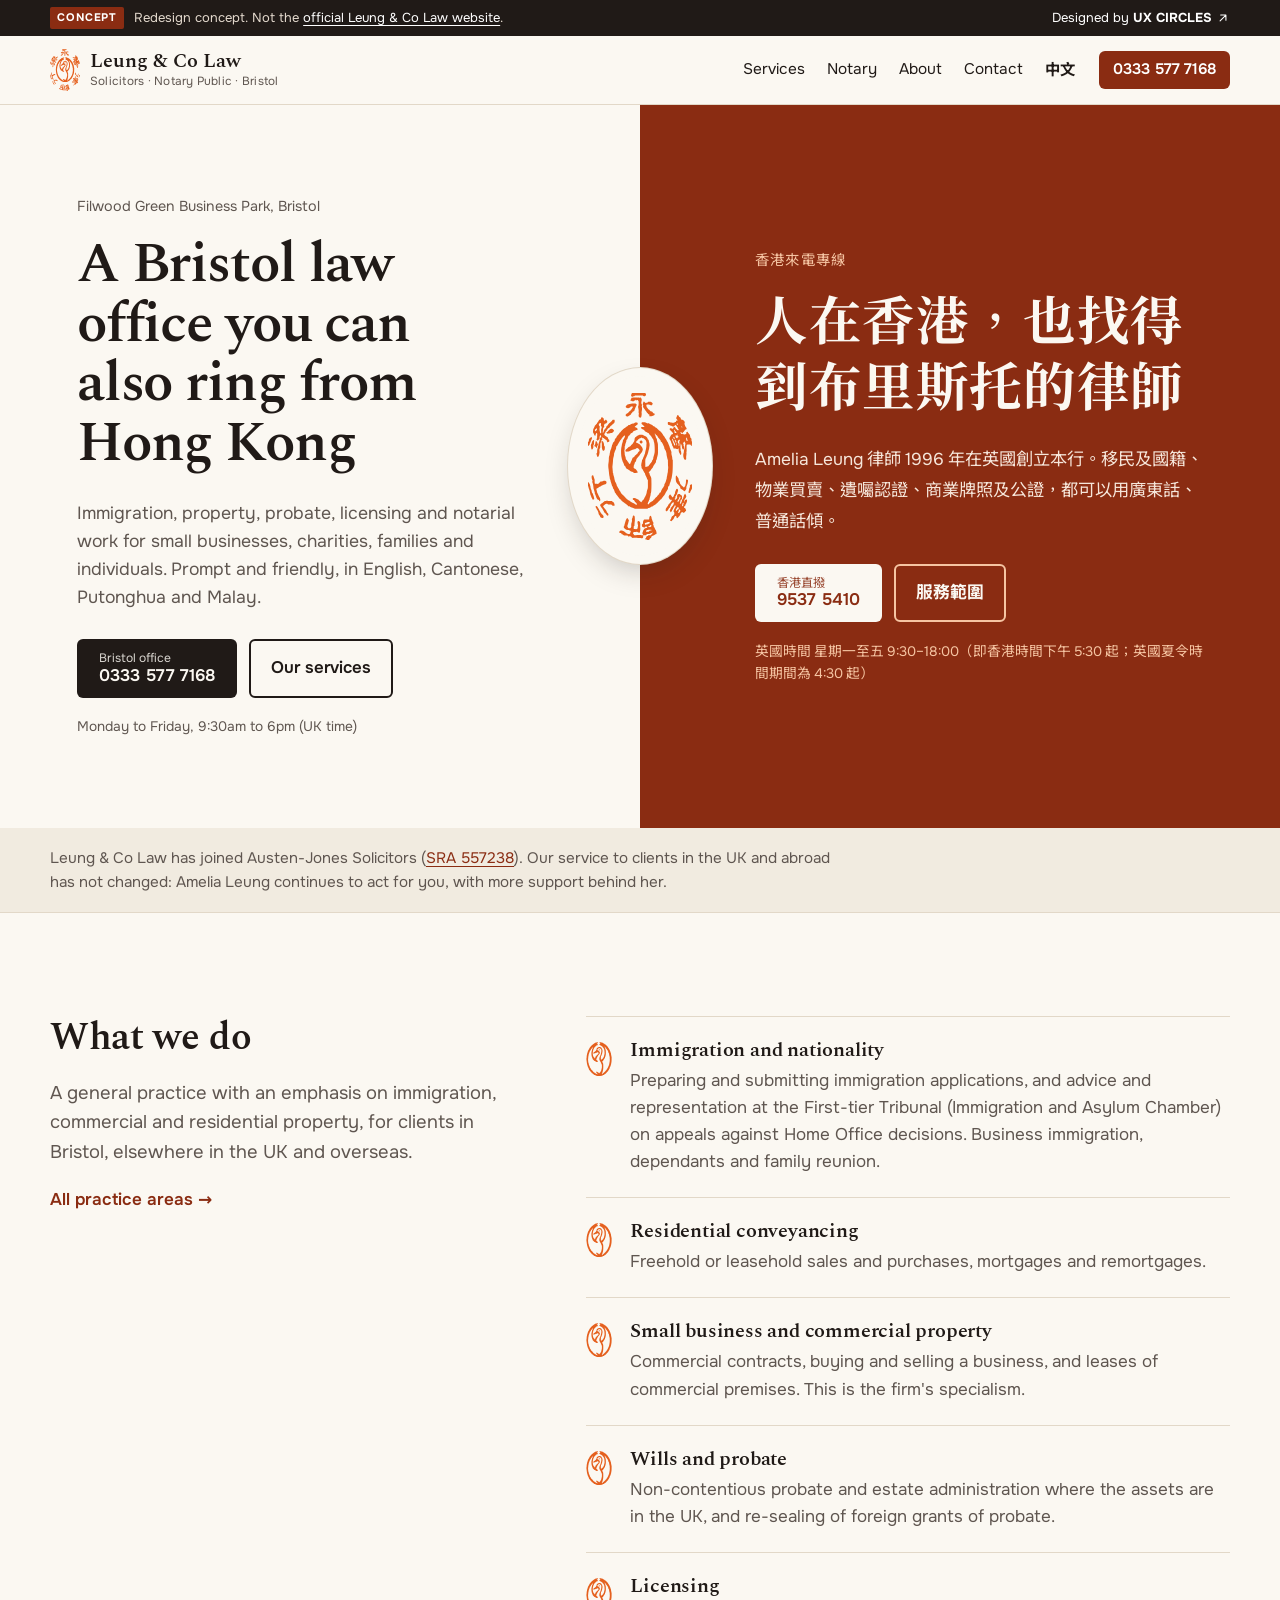
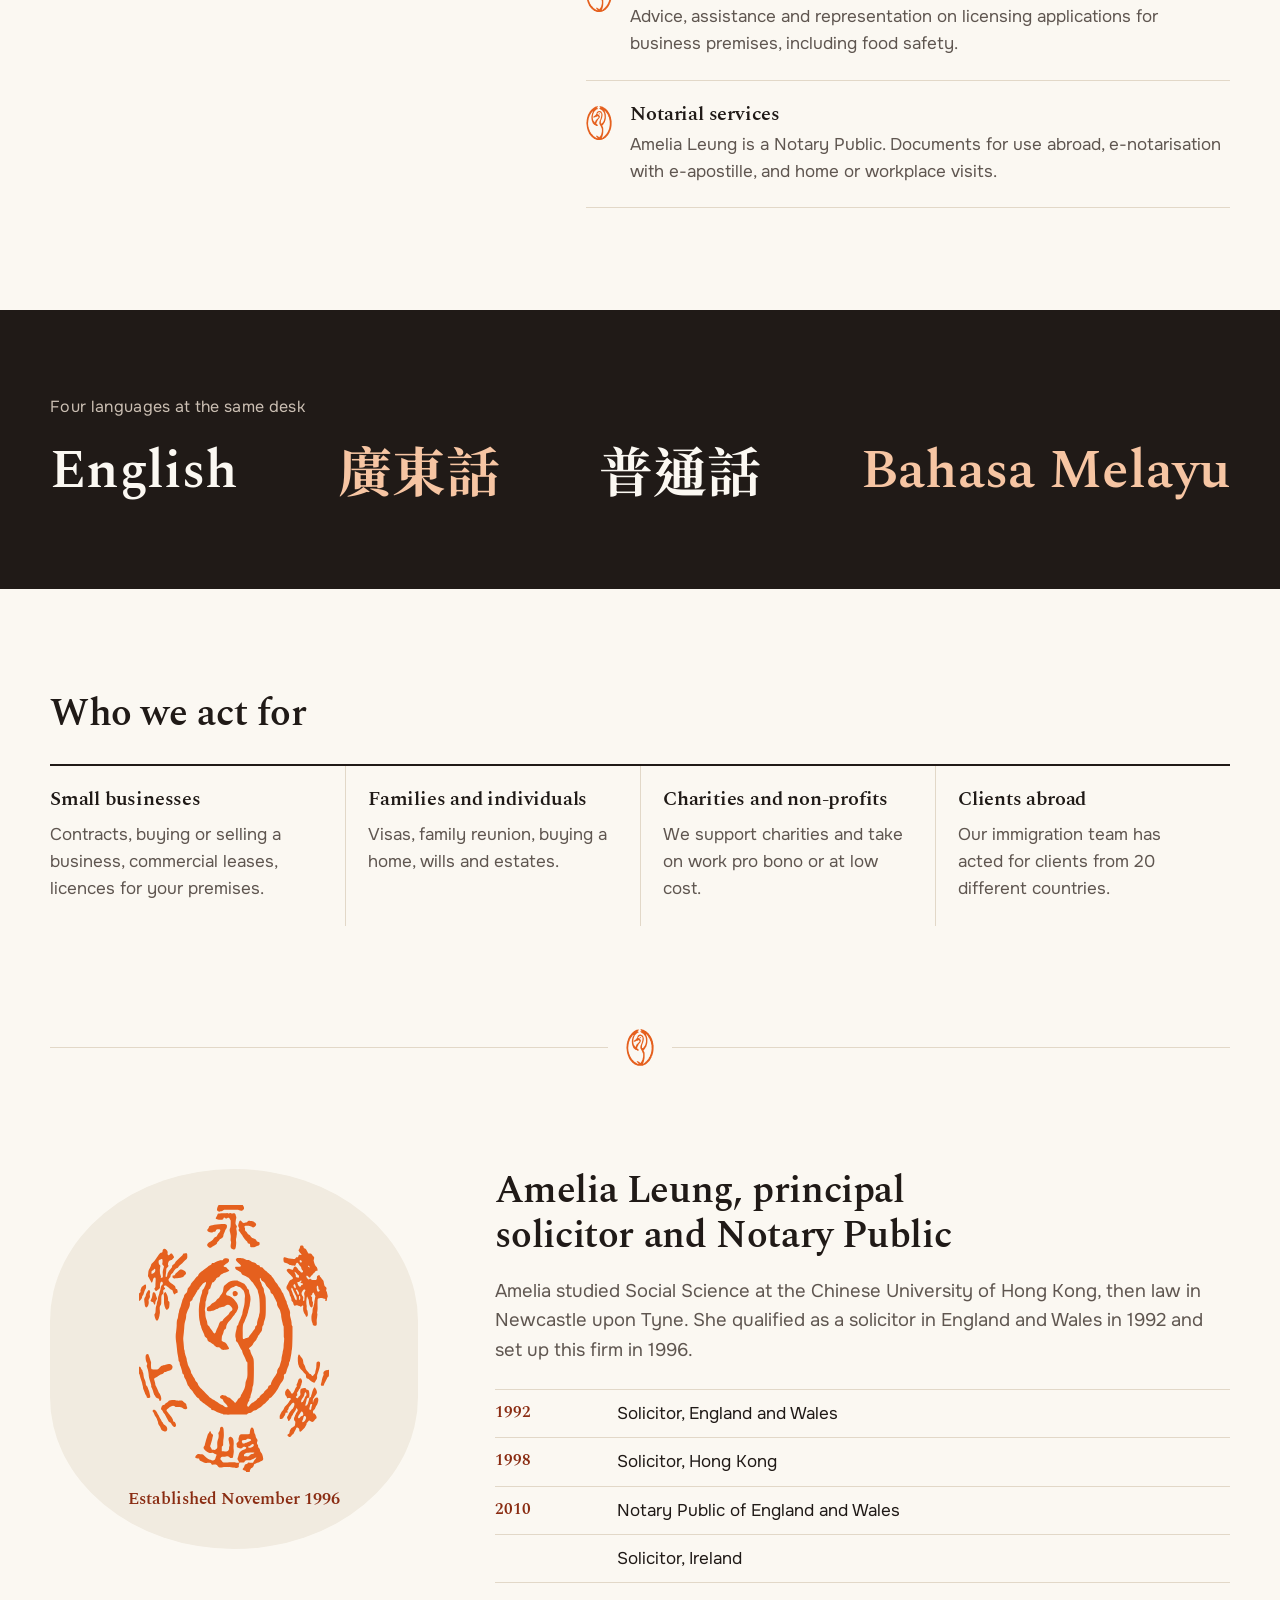
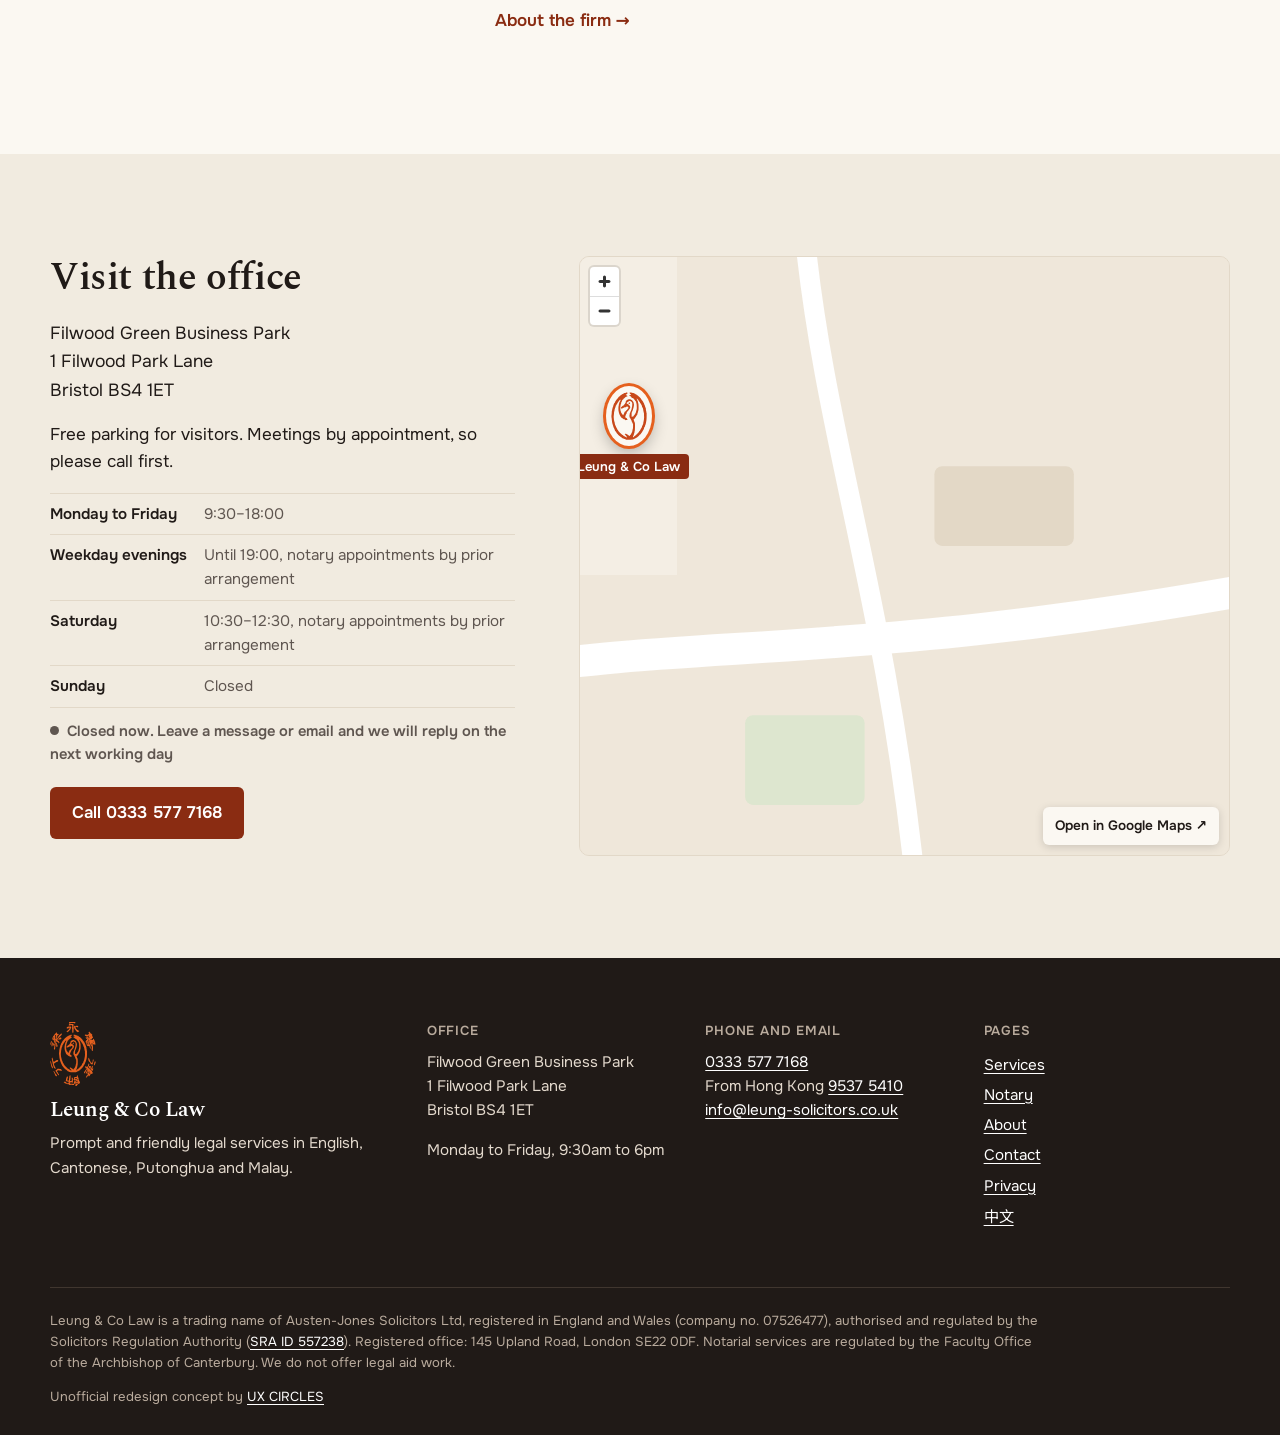
==== commit fb35c0a9: "Concept strip: keep 'Designed by UX CIRCLES' on phones Co-Authored-By: Claude Opus 5.5 <noreply@anth" ====
--- a/index.html
+++ b/index.html
@@ -8,10 +8,10 @@
 <meta name="description" content="Immigration, property, probate, licensing and notarial services in Bristol, in English, Cantonese, Putonghua and Malay.">
 <link rel="alternate" hreflang="en-GB" href="https://uxcircles.github.io/leung-solicitors/">
 <link rel="alternate" hreflang="zh-Hant" href="https://uxcircles.github.io/leung-solicitors/zh/">
-<link rel="icon" href="assets/img/favicon.svg?v=11" type="image/svg+xml">
+<link rel="icon" href="assets/img/favicon.svg?v=12" type="image/svg+xml">
 <meta name="theme-color" content="#8a2c12">
 <link rel="preload" href="assets/fonts/spectral-600.woff2" as="font" type="font/woff2" crossorigin><link rel="preload" href="assets/fonts/onest.woff2" as="font" type="font/woff2" crossorigin>
-<link rel="stylesheet" href="assets/site.css?v=11">
+<link rel="stylesheet" href="assets/site.css?v=12">
 </head>
 <body class="lang-en page-index">
 <a class="skip" href="#main">Skip to content</a>
@@ -23,7 +23,7 @@
 </div>
 <header class="site-head">
   <div class="wrap head-row">
-    <a class="brand" href="./"><svg class="brand-seal" viewBox="0 0 126 177" aria-hidden="true"><use href="assets/img/seal.svg?v=11#s"/></svg><span class="brand-name">Leung &amp; Co Law<small>Solicitors · Notary Public · Bristol</small></span></a>
+    <a class="brand" href="./"><svg class="brand-seal" viewBox="0 0 126 177" aria-hidden="true"><use href="assets/img/seal.svg?v=12#s"/></svg><span class="brand-name">Leung &amp; Co Law<small>Solicitors · Notary Public · Bristol</small></span></a>
     <nav class="nav" id="nav" aria-label="Main">
       <a href="services.html">Services</a><a href="notary.html">Notary</a><a href="about.html">About</a><a href="contact.html">Contact</a>
       <a class="lang-switch" href="zh/" lang="zh-Hant">中文</a>
@@ -53,7 +53,7 @@
     </div>
     <p class="hero-meta">英國時間 星期一至五 9:30–18:00（即香港時間下午 5:30 起；英國夏令時間期間為 4:30 起）</p>
   </section></div>
-  <div class="hero-seam" aria-hidden="true"><span class="seam-disc"><svg class="seam-seal" viewBox="0 0 126 177" aria-hidden="true"><use href="assets/img/seal.svg?v=11#s"/></svg></span></div>
+  <div class="hero-seam" aria-hidden="true"><span class="seam-disc"><svg class="seam-seal" viewBox="0 0 126 177" aria-hidden="true"><use href="assets/img/seal.svg?v=12#s"/></svg></span></div>
 </div>
 
 <section class="reg-strip">
@@ -70,22 +70,22 @@
       <p><a class="more" href="services.html">All practice areas →</a></p>
     </div>
     <ul class="svc-list"><li class="svc">
-      <svg class="svc-bird" viewBox="0 0 80 106" aria-hidden="true"><use href="assets/img/seal.svg?v=11#b"/></svg>
+      <svg class="svc-bird" viewBox="0 0 80 106" aria-hidden="true"><use href="assets/img/seal.svg?v=12#b"/></svg>
       <div><h3><a href="services.html#immigration">Immigration and nationality</a></h3><p>Preparing and submitting immigration applications, and advice and representation at the First-tier Tribunal (Immigration and Asylum Chamber) on appeals against Home Office decisions. Business immigration, dependants and family reunion.</p></div>
     </li><li class="svc">
-      <svg class="svc-bird" viewBox="0 0 80 106" aria-hidden="true"><use href="assets/img/seal.svg?v=11#b"/></svg>
+      <svg class="svc-bird" viewBox="0 0 80 106" aria-hidden="true"><use href="assets/img/seal.svg?v=12#b"/></svg>
       <div><h3><a href="services.html#conveyancing">Residential conveyancing</a></h3><p>Freehold or leasehold sales and purchases, mortgages and remortgages.</p></div>
     </li><li class="svc">
-      <svg class="svc-bird" viewBox="0 0 80 106" aria-hidden="true"><use href="assets/img/seal.svg?v=11#b"/></svg>
+      <svg class="svc-bird" viewBox="0 0 80 106" aria-hidden="true"><use href="assets/img/seal.svg?v=12#b"/></svg>
       <div><h3><a href="services.html#business">Small business and commercial property</a></h3><p>Commercial contracts, buying and selling a business, and leases of commercial premises. This is the firm's specialism.</p></div>
     </li><li class="svc">
-      <svg class="svc-bird" viewBox="0 0 80 106" aria-hidden="true"><use href="assets/img/seal.svg?v=11#b"/></svg>
+      <svg class="svc-bird" viewBox="0 0 80 106" aria-hidden="true"><use href="assets/img/seal.svg?v=12#b"/></svg>
       <div><h3><a href="services.html#probate">Wills and probate</a></h3><p>Non-contentious probate and estate administration where the assets are in the UK, and re-sealing of foreign grants of probate.</p></div>
     </li><li class="svc">
-      <svg class="svc-bird" viewBox="0 0 80 106" aria-hidden="true"><use href="assets/img/seal.svg?v=11#b"/></svg>
+      <svg class="svc-bird" viewBox="0 0 80 106" aria-hidden="true"><use href="assets/img/seal.svg?v=12#b"/></svg>
       <div><h3><a href="services.html#licensing">Licensing</a></h3><p>Advice, assistance and representation on licensing applications for business premises, including food safety.</p></div>
     </li><li class="svc">
-      <svg class="svc-bird" viewBox="0 0 80 106" aria-hidden="true"><use href="assets/img/seal.svg?v=11#b"/></svg>
+      <svg class="svc-bird" viewBox="0 0 80 106" aria-hidden="true"><use href="assets/img/seal.svg?v=12#b"/></svg>
       <div><h3><a href="notary.html">Notarial services</a></h3><p>Amelia Leung is a Notary Public. Documents for use abroad, e-notarisation with e-apostille, and home or workplace visits.</p></div>
     </li></ul>
   </div>
@@ -115,11 +115,11 @@
   </div>
 </section>
 
-<div class="divider" aria-hidden="true"><span></span><svg class="bird" viewBox="0 0 80 106" aria-hidden="true"><use href="assets/img/seal.svg?v=11#b"/></svg><span></span></div>
+<div class="divider" aria-hidden="true"><span></span><svg class="bird" viewBox="0 0 80 106" aria-hidden="true"><use href="assets/img/seal.svg?v=12#b"/></svg><span></span></div>
 
 <section class="sec">
   <div class="wrap principal">
-    <div class="principal-mark"><svg class="principal-seal" viewBox="0 0 126 177" aria-hidden="true"><use href="assets/img/seal.svg?v=11#s"/></svg><p>Established November 1996</p></div>
+    <div class="principal-mark"><svg class="principal-seal" viewBox="0 0 126 177" aria-hidden="true"><use href="assets/img/seal.svg?v=12#s"/></svg><p>Established November 1996</p></div>
     <div>
       <h2>Amelia Leung, principal solicitor and Notary Public</h2>
       <p class="lede">Amelia studied Social Science at the Chinese University of Hong Kong, then law in Newcastle upon Tyne. She qualified as a solicitor in England and Wales in 1992 and set up this firm in 1996.</p>
@@ -156,7 +156,7 @@
     <path d="M150 -10 C 160 90 190 170 205 310" stroke="#fff" stroke-width="10" fill="none"/>
     <rect x="215" y="105" width="70" height="40" rx="4" fill="#e3d8c6"/><rect x="120" y="230" width="60" height="45" rx="4" fill="#dde6cf"/></svg>
   </div>
-  <script type="application/json" id="map-data">{"home": [-2.58515, 51.42003], "mark": "assets/img/favicon.svg?v=11", "label": "Leung &amp; Co Law", "routes": []}</script>
+  <script type="application/json" id="map-data">{"home": [-2.58515, 51.42003], "mark": "assets/img/favicon.svg?v=12", "label": "Leung &amp; Co Law", "routes": []}</script>
   <a class="map-open" href="https://www.google.com/maps/search/?api=1&query=Filwood+Green+Business+Park+1+Filwood+Park+Lane+Bristol+BS4+1ET">Open in Google Maps ↗</a>
   <span class="sr">Filwood Green Business Park, 1 Filwood Park Lane, Bristol BS4 1ET</span>
 </div>
@@ -166,7 +166,7 @@
 <footer class="site-foot">
   <div class="wrap foot-grid">
     <div class="foot-brand">
-      <svg class="foot-seal" viewBox="0 0 126 177" aria-hidden="true"><use href="assets/img/seal.svg?v=11#s"/></svg>
+      <svg class="foot-seal" viewBox="0 0 126 177" aria-hidden="true"><use href="assets/img/seal.svg?v=12#s"/></svg>
       <p class="foot-name">Leung &amp; Co Law</p>
       <p>Prompt and friendly legal services in English, Cantonese, Putonghua and Malay.</p>
     </div>
@@ -196,6 +196,6 @@
   <a href="tel:+85295375410"><span class="mb-k">From HK</span><span class="mb-v">9537 5410</span></a>
   <a href="contact.html#enquiry"><span class="mb-k">Enquire</span><span class="mb-v">Email us</span></a>
 </nav>
-<script src="assets/site.js?v=11" defer></script>
+<script src="assets/site.js?v=12" defer></script>
 </body>
 </html>
--- a/assets/site.css
+++ b/assets/site.css
@@ -59,7 +59,7 @@
 .concept-inner svg { width: 14px; height: 14px; fill: none; stroke: currentColor; stroke-width: 1.8; stroke-linecap: round; stroke-linejoin: round; }
 .concept-long a { text-decoration: underline; }
 .concept-tag { background: var(--seal); color: #fff; font-weight: 700; font-size: 11px; letter-spacing: .08em; text-transform: uppercase; padding: 2px 7px; border-radius: 2px; }
-@media (max-width: 640px) { .concept-long, .concept-by { display: none; } }
+@media (max-width: 640px) { .concept-long { display: none; } }
 
 /* header */
 .site-head { position: sticky; top: 0; z-index: 40; background: var(--paper); border-bottom: 1px solid var(--line); }
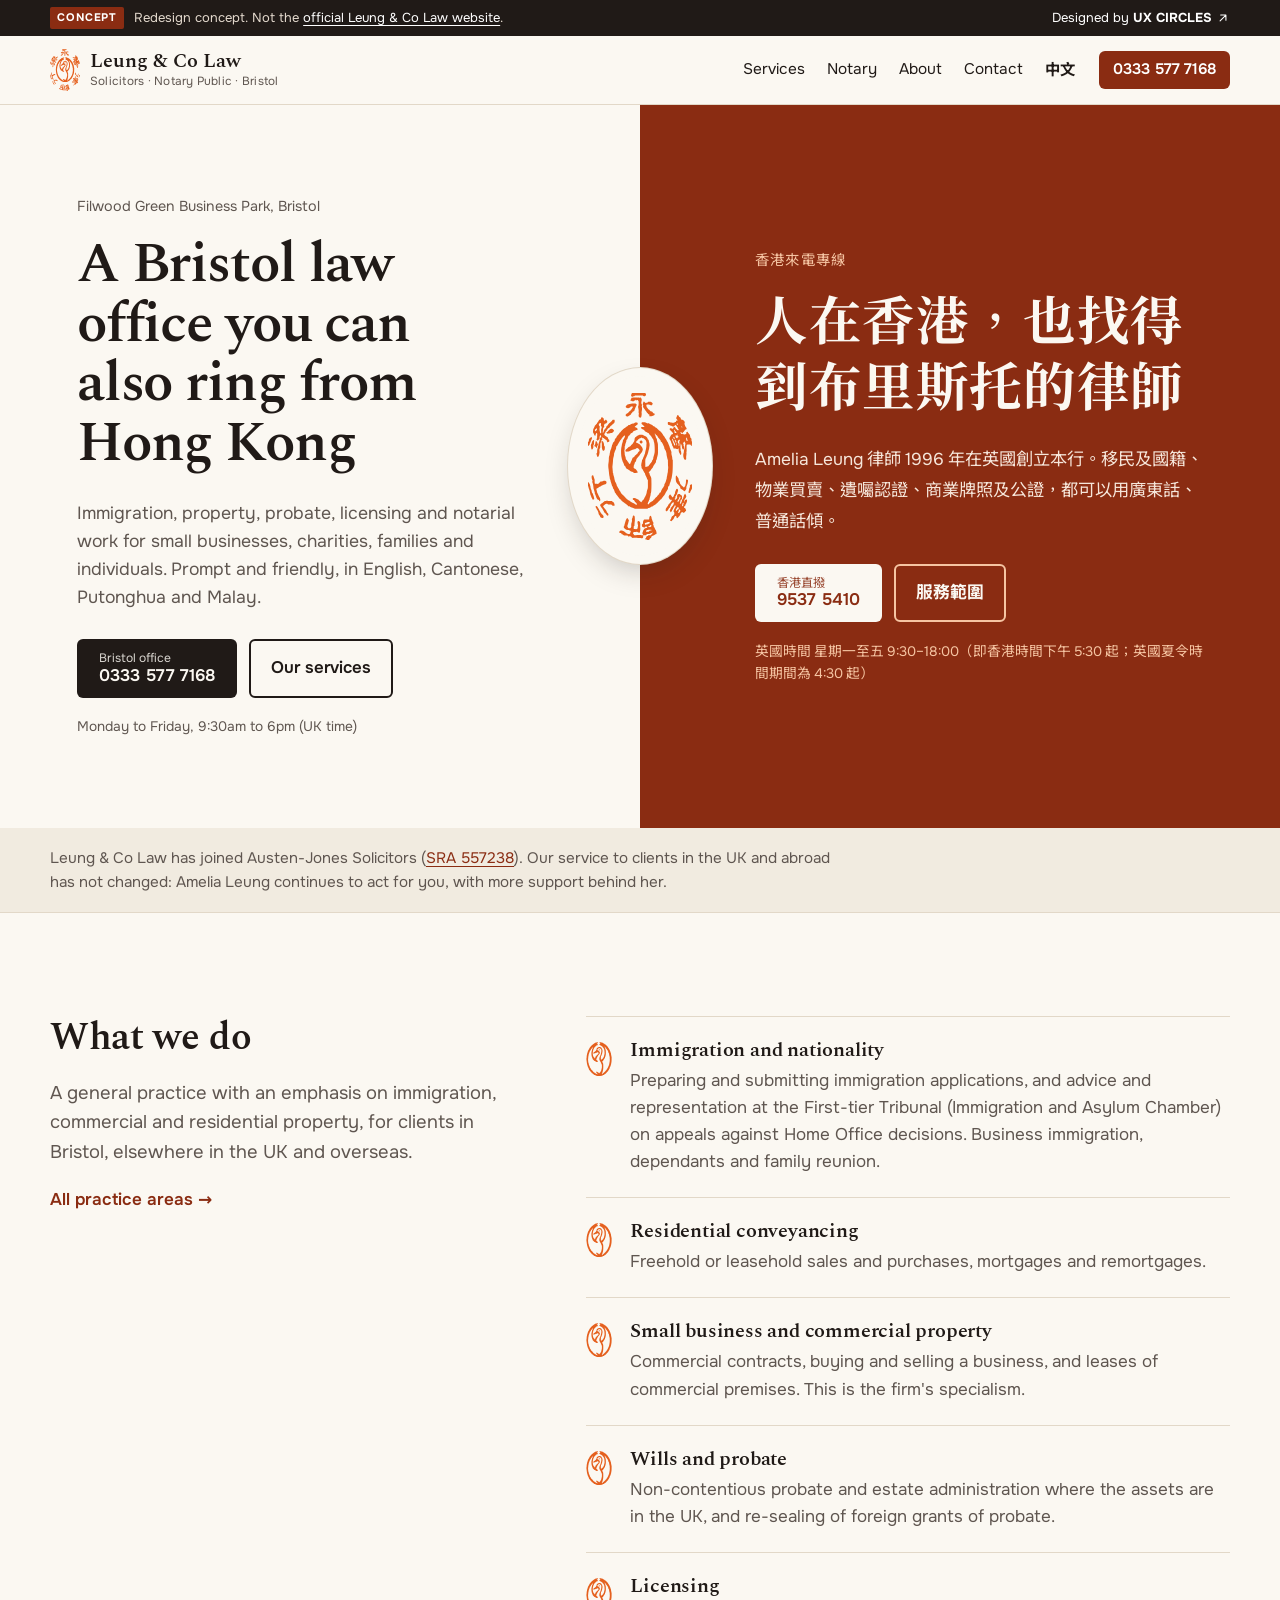
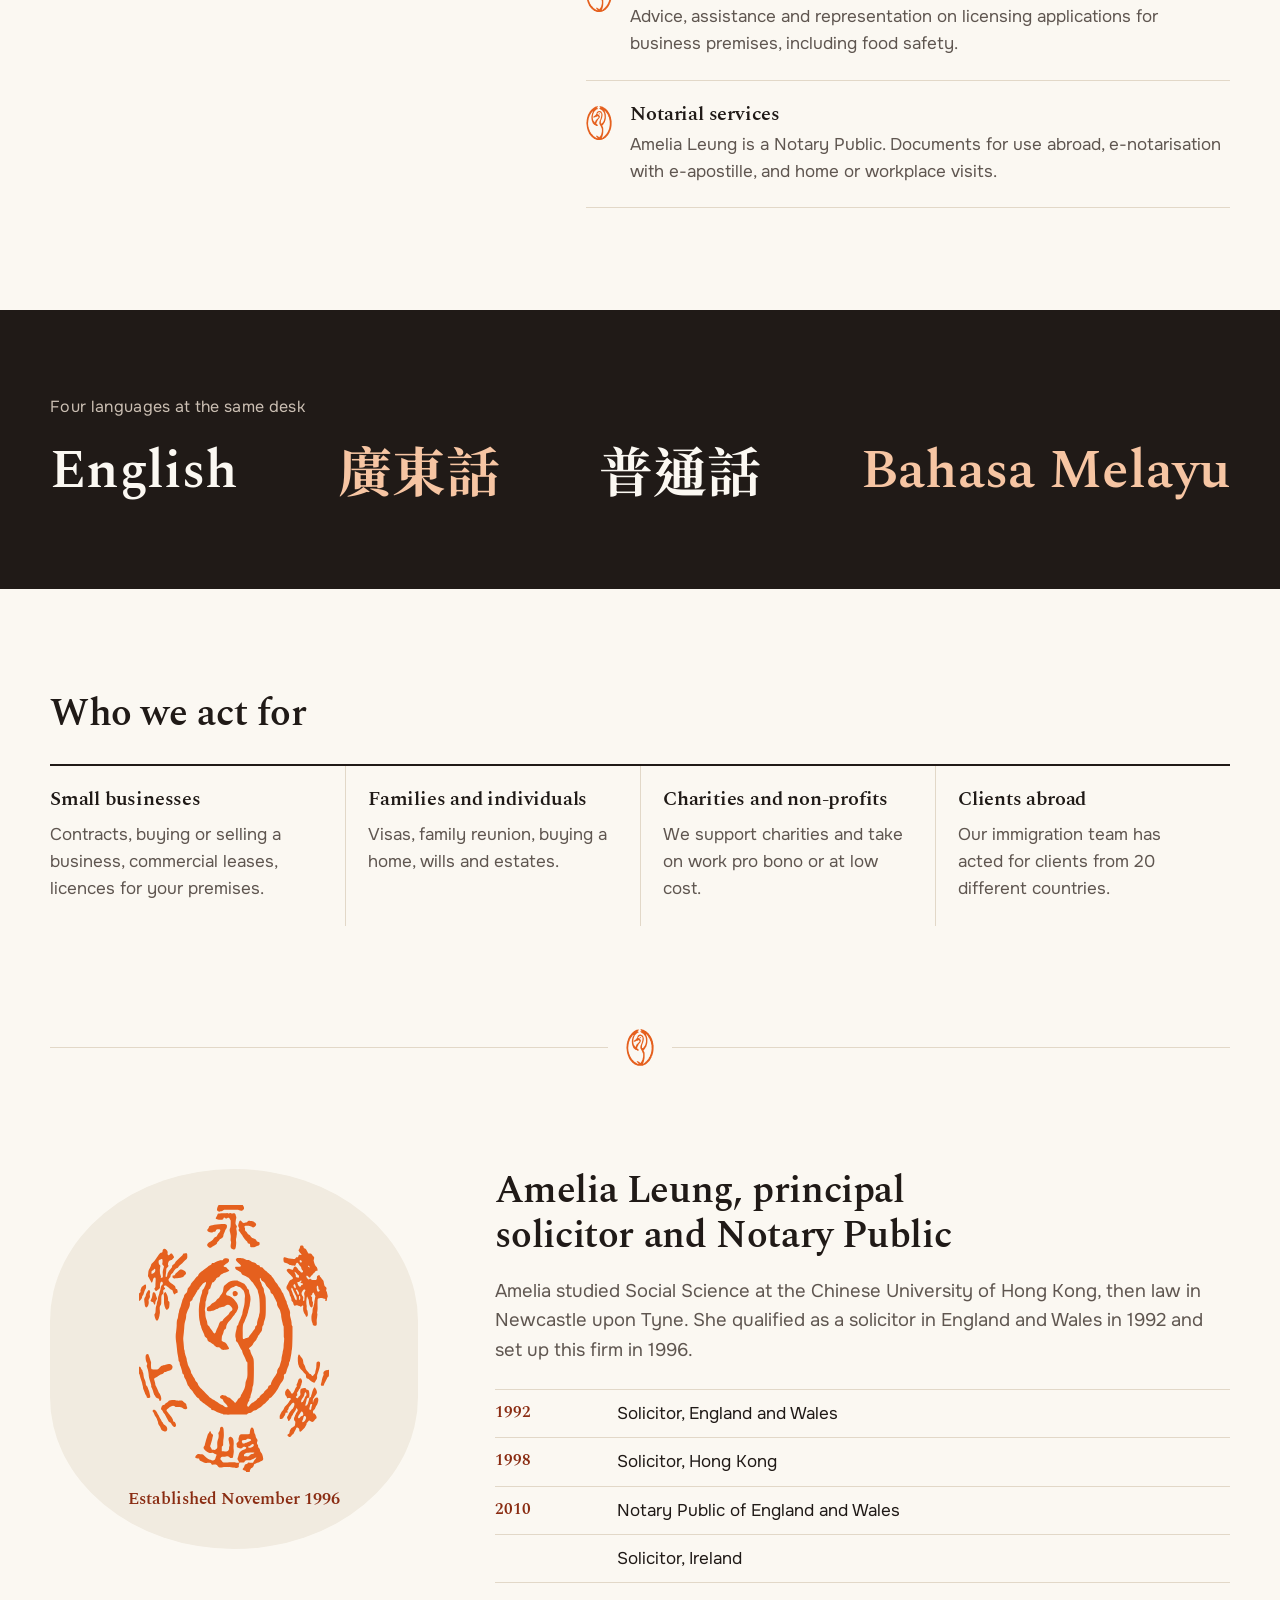
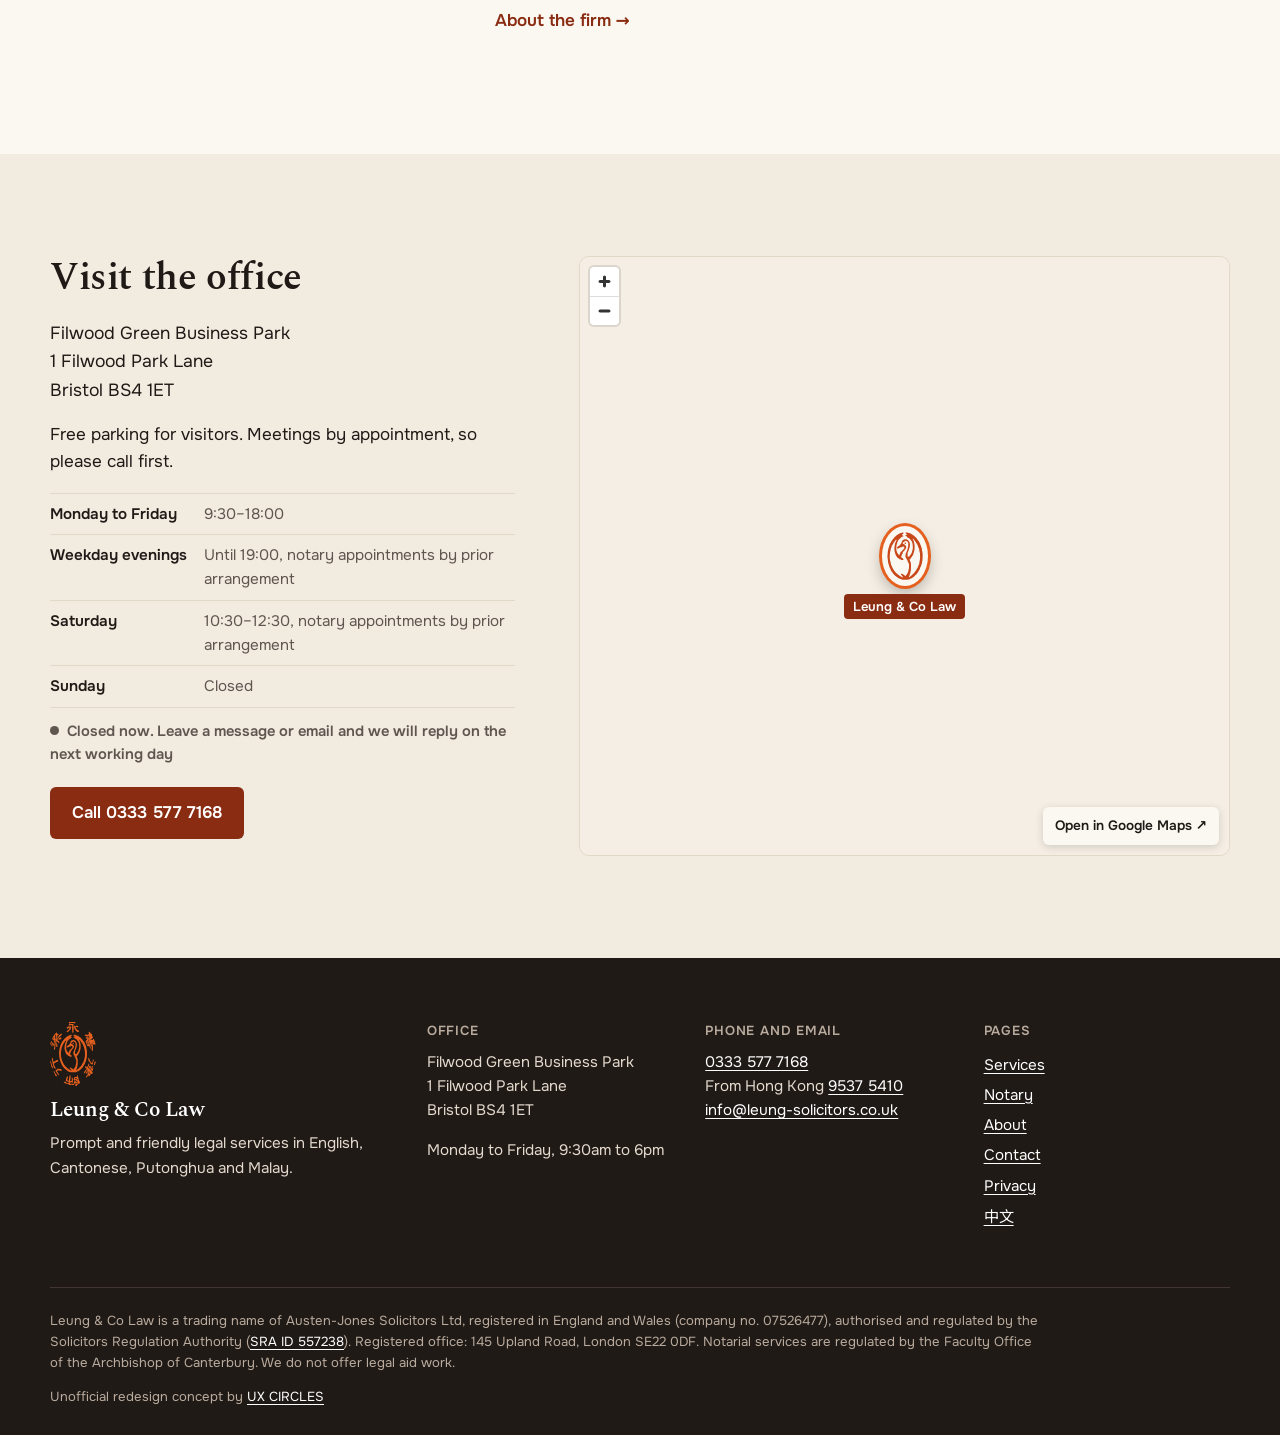
==== commit 12aded59: "Phone menu: drop body overflow lock (it un-stuck the sticky header on iOS); contain scroll in the me" ====
--- a/index.html
+++ b/index.html
@@ -8,10 +8,10 @@
 <meta name="description" content="Immigration, property, probate, licensing and notarial services in Bristol, in English, Cantonese, Putonghua and Malay.">
 <link rel="alternate" hreflang="en-GB" href="https://uxcircles.github.io/leung-solicitors/">
 <link rel="alternate" hreflang="zh-Hant" href="https://uxcircles.github.io/leung-solicitors/zh/">
-<link rel="icon" href="assets/img/favicon.svg?v=12" type="image/svg+xml">
+<link rel="icon" href="assets/img/favicon.svg?v=13" type="image/svg+xml">
 <meta name="theme-color" content="#8a2c12">
 <link rel="preload" href="assets/fonts/spectral-600.woff2" as="font" type="font/woff2" crossorigin><link rel="preload" href="assets/fonts/onest.woff2" as="font" type="font/woff2" crossorigin>
-<link rel="stylesheet" href="assets/site.css?v=12">
+<link rel="stylesheet" href="assets/site.css?v=13">
 </head>
 <body class="lang-en page-index">
 <a class="skip" href="#main">Skip to content</a>
@@ -23,7 +23,7 @@
 </div>
 <header class="site-head">
   <div class="wrap head-row">
-    <a class="brand" href="./"><svg class="brand-seal" viewBox="0 0 126 177" aria-hidden="true"><use href="assets/img/seal.svg?v=12#s"/></svg><span class="brand-name">Leung &amp; Co Law<small>Solicitors · Notary Public · Bristol</small></span></a>
+    <a class="brand" href="./"><svg class="brand-seal" viewBox="0 0 126 177" aria-hidden="true"><use href="assets/img/seal.svg?v=13#s"/></svg><span class="brand-name">Leung &amp; Co Law<small>Solicitors · Notary Public · Bristol</small></span></a>
     <nav class="nav" id="nav" aria-label="Main">
       <a href="services.html">Services</a><a href="notary.html">Notary</a><a href="about.html">About</a><a href="contact.html">Contact</a>
       <a class="lang-switch" href="zh/" lang="zh-Hant">中文</a>
@@ -53,7 +53,7 @@
     </div>
     <p class="hero-meta">英國時間 星期一至五 9:30–18:00（即香港時間下午 5:30 起；英國夏令時間期間為 4:30 起）</p>
   </section></div>
-  <div class="hero-seam" aria-hidden="true"><span class="seam-disc"><svg class="seam-seal" viewBox="0 0 126 177" aria-hidden="true"><use href="assets/img/seal.svg?v=12#s"/></svg></span></div>
+  <div class="hero-seam" aria-hidden="true"><span class="seam-disc"><svg class="seam-seal" viewBox="0 0 126 177" aria-hidden="true"><use href="assets/img/seal.svg?v=13#s"/></svg></span></div>
 </div>
 
 <section class="reg-strip">
@@ -70,22 +70,22 @@
       <p><a class="more" href="services.html">All practice areas →</a></p>
     </div>
     <ul class="svc-list"><li class="svc">
-      <svg class="svc-bird" viewBox="0 0 80 106" aria-hidden="true"><use href="assets/img/seal.svg?v=12#b"/></svg>
+      <svg class="svc-bird" viewBox="0 0 80 106" aria-hidden="true"><use href="assets/img/seal.svg?v=13#b"/></svg>
       <div><h3><a href="services.html#immigration">Immigration and nationality</a></h3><p>Preparing and submitting immigration applications, and advice and representation at the First-tier Tribunal (Immigration and Asylum Chamber) on appeals against Home Office decisions. Business immigration, dependants and family reunion.</p></div>
     </li><li class="svc">
-      <svg class="svc-bird" viewBox="0 0 80 106" aria-hidden="true"><use href="assets/img/seal.svg?v=12#b"/></svg>
+      <svg class="svc-bird" viewBox="0 0 80 106" aria-hidden="true"><use href="assets/img/seal.svg?v=13#b"/></svg>
       <div><h3><a href="services.html#conveyancing">Residential conveyancing</a></h3><p>Freehold or leasehold sales and purchases, mortgages and remortgages.</p></div>
     </li><li class="svc">
-      <svg class="svc-bird" viewBox="0 0 80 106" aria-hidden="true"><use href="assets/img/seal.svg?v=12#b"/></svg>
+      <svg class="svc-bird" viewBox="0 0 80 106" aria-hidden="true"><use href="assets/img/seal.svg?v=13#b"/></svg>
       <div><h3><a href="services.html#business">Small business and commercial property</a></h3><p>Commercial contracts, buying and selling a business, and leases of commercial premises. This is the firm's specialism.</p></div>
     </li><li class="svc">
-      <svg class="svc-bird" viewBox="0 0 80 106" aria-hidden="true"><use href="assets/img/seal.svg?v=12#b"/></svg>
+      <svg class="svc-bird" viewBox="0 0 80 106" aria-hidden="true"><use href="assets/img/seal.svg?v=13#b"/></svg>
       <div><h3><a href="services.html#probate">Wills and probate</a></h3><p>Non-contentious probate and estate administration where the assets are in the UK, and re-sealing of foreign grants of probate.</p></div>
     </li><li class="svc">
-      <svg class="svc-bird" viewBox="0 0 80 106" aria-hidden="true"><use href="assets/img/seal.svg?v=12#b"/></svg>
+      <svg class="svc-bird" viewBox="0 0 80 106" aria-hidden="true"><use href="assets/img/seal.svg?v=13#b"/></svg>
       <div><h3><a href="services.html#licensing">Licensing</a></h3><p>Advice, assistance and representation on licensing applications for business premises, including food safety.</p></div>
     </li><li class="svc">
-      <svg class="svc-bird" viewBox="0 0 80 106" aria-hidden="true"><use href="assets/img/seal.svg?v=12#b"/></svg>
+      <svg class="svc-bird" viewBox="0 0 80 106" aria-hidden="true"><use href="assets/img/seal.svg?v=13#b"/></svg>
       <div><h3><a href="notary.html">Notarial services</a></h3><p>Amelia Leung is a Notary Public. Documents for use abroad, e-notarisation with e-apostille, and home or workplace visits.</p></div>
     </li></ul>
   </div>
@@ -115,11 +115,11 @@
   </div>
 </section>
 
-<div class="divider" aria-hidden="true"><span></span><svg class="bird" viewBox="0 0 80 106" aria-hidden="true"><use href="assets/img/seal.svg?v=12#b"/></svg><span></span></div>
+<div class="divider" aria-hidden="true"><span></span><svg class="bird" viewBox="0 0 80 106" aria-hidden="true"><use href="assets/img/seal.svg?v=13#b"/></svg><span></span></div>
 
 <section class="sec">
   <div class="wrap principal">
-    <div class="principal-mark"><svg class="principal-seal" viewBox="0 0 126 177" aria-hidden="true"><use href="assets/img/seal.svg?v=12#s"/></svg><p>Established November 1996</p></div>
+    <div class="principal-mark"><svg class="principal-seal" viewBox="0 0 126 177" aria-hidden="true"><use href="assets/img/seal.svg?v=13#s"/></svg><p>Established November 1996</p></div>
     <div>
       <h2>Amelia Leung, principal solicitor and Notary Public</h2>
       <p class="lede">Amelia studied Social Science at the Chinese University of Hong Kong, then law in Newcastle upon Tyne. She qualified as a solicitor in England and Wales in 1992 and set up this firm in 1996.</p>
@@ -156,7 +156,7 @@
     <path d="M150 -10 C 160 90 190 170 205 310" stroke="#fff" stroke-width="10" fill="none"/>
     <rect x="215" y="105" width="70" height="40" rx="4" fill="#e3d8c6"/><rect x="120" y="230" width="60" height="45" rx="4" fill="#dde6cf"/></svg>
   </div>
-  <script type="application/json" id="map-data">{"home": [-2.58515, 51.42003], "mark": "assets/img/favicon.svg?v=12", "label": "Leung &amp; Co Law", "routes": []}</script>
+  <script type="application/json" id="map-data">{"home": [-2.58515, 51.42003], "mark": "assets/img/favicon.svg?v=13", "label": "Leung &amp; Co Law", "routes": []}</script>
   <a class="map-open" href="https://www.google.com/maps/search/?api=1&query=Filwood+Green+Business+Park+1+Filwood+Park+Lane+Bristol+BS4+1ET">Open in Google Maps ↗</a>
   <span class="sr">Filwood Green Business Park, 1 Filwood Park Lane, Bristol BS4 1ET</span>
 </div>
@@ -166,7 +166,7 @@
 <footer class="site-foot">
   <div class="wrap foot-grid">
     <div class="foot-brand">
-      <svg class="foot-seal" viewBox="0 0 126 177" aria-hidden="true"><use href="assets/img/seal.svg?v=12#s"/></svg>
+      <svg class="foot-seal" viewBox="0 0 126 177" aria-hidden="true"><use href="assets/img/seal.svg?v=13#s"/></svg>
       <p class="foot-name">Leung &amp; Co Law</p>
       <p>Prompt and friendly legal services in English, Cantonese, Putonghua and Malay.</p>
     </div>
@@ -196,6 +196,6 @@
   <a href="tel:+85295375410"><span class="mb-k">From HK</span><span class="mb-v">9537 5410</span></a>
   <a href="contact.html#enquiry"><span class="mb-k">Enquire</span><span class="mb-v">Email us</span></a>
 </nav>
-<script src="assets/site.js?v=12" defer></script>
+<script src="assets/site.js?v=13" defer></script>
 </body>
 </html>
--- a/assets/site.css
+++ b/assets/site.css
@@ -288,7 +288,7 @@
   .menu-btn[aria-expanded="true"] span:first-child { background: transparent; }
   .menu-btn[aria-expanded="true"] span:first-child::before { transform: translateY(7px) rotate(45deg); }
   .menu-btn[aria-expanded="true"] span:first-child::after { transform: translateY(-7px) rotate(-45deg); }
-  .nav { position: fixed; inset: var(--nav-top, var(--head-h)) 0 0; z-index: 45; background: var(--paper); flex-direction: column; align-items: stretch; gap: 0; padding: 12px 16px 40px; display: none; overflow-y: auto; }
+  .nav { position: fixed; inset: var(--nav-top, var(--head-h)) 0 0; z-index: 45; background: var(--paper); flex-direction: column; align-items: stretch; gap: 0; padding: 12px 16px 40px; display: none; overflow-y: auto; overscroll-behavior: contain; }
   .nav.open { display: flex; }
   .nav a { font: 600 1.5rem/1.2 var(--serif); padding: 16px 0; border-bottom: 1px solid var(--line); }
   .lang-zh .nav a { font-family: var(--zh-serif); }
@@ -324,7 +324,6 @@
   .mbar a:nth-child(2) .mb-v { color: var(--peach); }
   body { padding-bottom: calc(58px + env(safe-area-inset-bottom)); }
   body.menu-open .mbar { display: none; }
-  body.menu-open { overflow: hidden; }
 }
 
 @media (max-width: 560px) {
